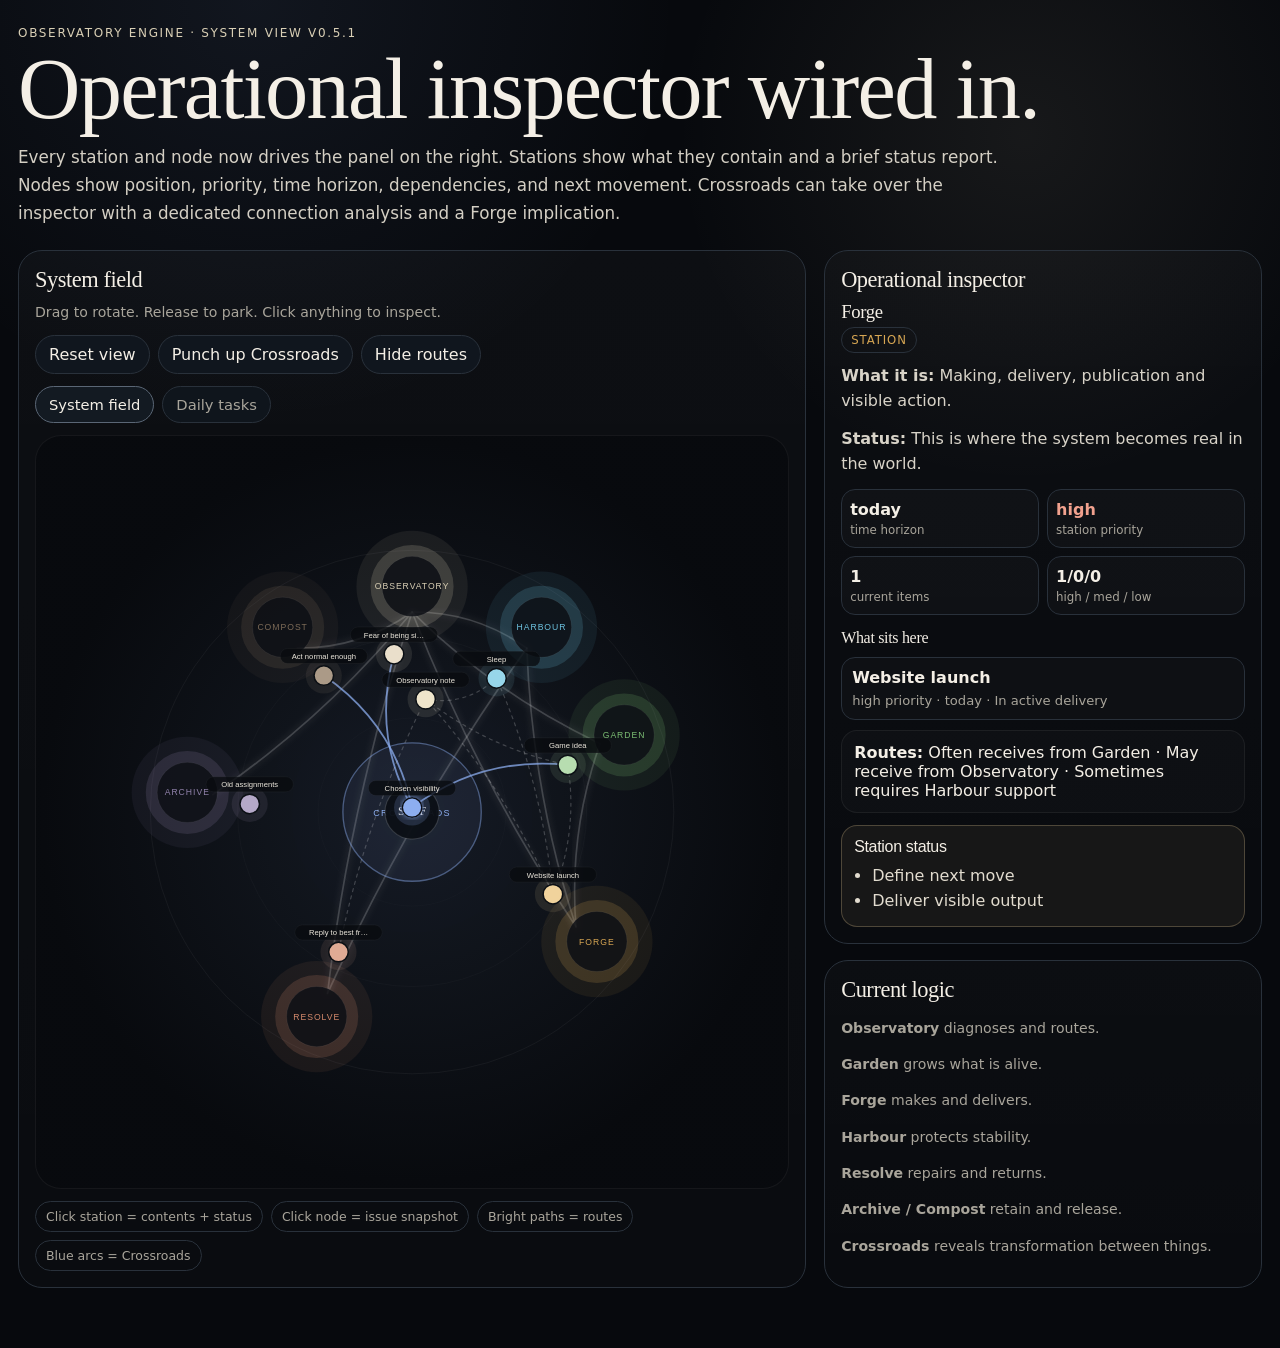
==== index.html @ d1b6e86d "Add files via upload" ====
<!DOCTYPE html>
<html lang="en">
<head>
<meta charset="UTF-8">
<meta name="viewport" content="width=device-width, initial-scale=1.0">
<title>Observatory System v0.5.1</title>
<style>
:root{
  --bg:#07090d; --panel:#10141b; --ink:#f4efe6; --muted:#a9a59b; --line:#29313b;
  --forge:#d7a653; --garden:#7bbd73; --harbour:#6cc1de; --resolve:#d58a6c;
  --observatory:#d9cfb5; --archive:#9182ab; --compost:#7e6c58; --crossroads:#8daef0;
  --high:#f1a18e; --medium:#e0c98a; --low:#8fd0a6;
}
*{box-sizing:border-box}
body{
  margin:0;color:var(--ink);
  font-family:Inter,ui-sans-serif,system-ui,-apple-system,"Segoe UI",sans-serif;
  background:
    radial-gradient(circle at 20% 0%, rgba(141,174,240,.08), transparent 25%),
    radial-gradient(circle at 80% 10%, rgba(217,207,181,.08), transparent 22%),var(--bg);
}
.wrap{max-width:1340px;margin:0 auto;padding:26px 18px 60px}
.kicker{text-transform:uppercase;letter-spacing:.14em;color:var(--observatory);font-size:.75rem;margin-bottom:8px}
h1,h2,h3,h4{font-family:Georgia,"Times New Roman",serif;font-weight:500;letter-spacing:-.02em;margin:0}
h1{font-size:clamp(2.7rem,6.8vw,5.4rem);line-height:.96;margin-bottom:12px}
.lead{max-width:980px;color:#d4cfc4;line-height:1.68;font-size:1.05rem;margin:0 0 22px}
.layout{display:grid;grid-template-columns:minmax(320px,1.35fr) minmax(320px,.75fr);gap:18px;align-items:start}
.card{
  border:1px solid var(--line);background:linear-gradient(180deg,rgba(255,255,255,.025),rgba(255,255,255,.012));
  border-radius:24px;padding:16px
}
.system-head{display:flex;justify-content:space-between;gap:12px;align-items:center;flex-wrap:wrap;margin-bottom:12px}
.controls{display:flex;gap:8px;flex-wrap:wrap}
button{
  appearance:none;border:1px solid var(--line);background:#10161e;color:var(--ink);
  padding:9px 13px;border-radius:999px;cursor:pointer;font:inherit
}
button:hover{border-color:#465364}
.tabbar{display:flex;gap:8px;flex-wrap:wrap;margin-bottom:12px}
.tab{border:1px solid var(--line);background:#0f151c;color:var(--muted);border-radius:999px;padding:9px 13px;cursor:pointer;font-size:.92rem}
.tab.active{color:var(--ink);border-color:#5a6675;background:#131a22}
.view{display:none}.view.active{display:block}
.viewport{
  position:relative;width:100%;aspect-ratio:1/1;border-radius:26px;overflow:hidden;
  border:1px solid rgba(255,255,255,.055);
  background:radial-gradient(circle at 50% 50%,rgba(23,29,39,.92),rgba(8,10,14,.99) 70%);
  cursor:grab;touch-action:none
}
.viewport.dragging{cursor:grabbing}
svg{display:block;width:100%;height:100%}
.legend{display:flex;gap:8px;flex-wrap:wrap;margin-top:12px}
.legend span{border:1px solid var(--line);border-radius:999px;padding:7px 10px;color:var(--muted);font-size:.78rem}
.note{margin-top:14px;color:var(--muted);font-size:.9rem;line-height:1.6}
.side{display:grid;gap:16px;position:sticky;top:18px}
.section-title{font-size:1.4rem;margin:0 0 8px}
.empty{color:var(--muted);line-height:1.62}
.badge{display:inline-block;border:1px solid var(--line);padding:5px 9px;border-radius:999px;font-size:.73rem;letter-spacing:.08em;text-transform:uppercase;margin:4px 0 10px}
.detail-text{color:#d8d3c8;line-height:1.6;margin-bottom:12px}
.grid{display:grid;grid-template-columns:repeat(2,1fr);gap:8px;margin:10px 0 14px}
.metric{border:1px solid var(--line);background:rgba(255,255,255,.02);border-radius:14px;padding:10px 8px}
.metric b{display:block;font-size:1rem}.metric span{display:block;color:var(--muted);font-size:.74rem;margin-top:4px}
.dep-list{padding-left:18px;color:#d5d0c6;line-height:1.58;margin:8px 0}
.action{
  border:1px solid rgba(241,211,156,.25);background:rgba(241,211,156,.06);
  border-radius:16px;padding:12px 12px;margin-top:12px
}
.action h4{margin:0 0 8px;font-size:1rem;font-family:Inter,sans-serif}
.action ul{margin:0;padding-left:18px;color:#e2dccf;line-height:1.55}
.small{color:var(--muted);font-size:.88rem;line-height:1.58}
.task-board{display:grid;gap:12px}
.task{border:1px solid var(--line);background:rgba(255,255,255,.015);border-radius:18px;padding:14px}
.task-title{font-size:1.08rem;font-family:Georgia,serif}
.task-meta{display:flex;gap:8px;flex-wrap:wrap;margin:8px 0}
.pill{border:1px solid var(--line);padding:5px 8px;border-radius:999px;color:var(--muted);font-size:.76rem}
.priority-high{color:var(--high);border-color:rgba(241,161,142,.35)}
.priority-medium{color:var(--medium);border-color:rgba(224,201,138,.35)}
.priority-low{color:var(--low);border-color:rgba(143,208,166,.35)}
.deadline{color:#f1d39c;border-color:rgba(241,211,156,.35)}
.route-state{border:1px solid rgba(255,255,255,.06);background:rgba(255,255,255,.02);padding:12px;border-radius:16px;margin-top:10px}
.station-list{display:grid;gap:8px;margin-top:10px}
.station-item{
  border:1px solid var(--line);background:rgba(255,255,255,.015);border-radius:14px;padding:10px
}
.station-item strong{display:block;margin-bottom:3px}
.station-item span{color:var(--muted);font-size:.82rem}
.cross-card{
  border:1px solid rgba(141,174,240,.28);background:rgba(141,174,240,.06);
  border-radius:16px;padding:12px;margin-top:10px
}
@media(max-width:960px){.layout{grid-template-columns:1fr}.side{position:static}}
</style>
</head>
<body>
<div class="wrap">
  <div class="kicker">Observatory Engine · System View v0.5.1</div>
  <h1>Operational inspector wired in.</h1>
  <p class="lead">
    Every station and node now drives the panel on the right. Stations show what they contain and a brief status report.
    Nodes show position, priority, time horizon, dependencies, and next movement.
    Crossroads can take over the inspector with a dedicated connection analysis and a Forge implication.
  </p>

  <div class="layout">
    <section class="card">
      <div class="system-head">
        <div>
          <h2 class="section-title">System field</h2>
          <div class="small">Drag to rotate. Release to park. Click anything to inspect.</div>
        </div>
        <div class="controls">
          <button id="resetBtn">Reset view</button>
          <button id="crossBtn">Punch up Crossroads</button>
          <button id="routesBtn">Hide routes</button>
        </div>
      </div>

      <div class="tabbar">
        <div class="tab active" data-tab="fieldView">System field</div>
        <div class="tab" data-tab="tasksView">Daily tasks</div>
      </div>

      <div id="fieldView" class="view active">
        <div class="viewport" id="viewport">
          <svg id="stage" viewBox="0 0 1000 1000" aria-label="Rotational Observatory system"></svg>
        </div>
        <div class="legend">
          <span>Click station = contents + status</span>
          <span>Click node = issue snapshot</span>
          <span>Bright paths = routes</span>
          <span>Blue arcs = Crossroads</span>
        </div>
      </div>

      <div id="tasksView" class="view">
        <div class="task-board" id="taskBoard"></div>
      </div>
    </section>

    <aside class="side">
      <section class="card">
        <h2 class="section-title">Operational inspector</h2>
        <div id="detail" class="empty">
          Select a station or node. The panel will refresh immediately.
        </div>
      </section>

      <section class="card">
        <h2 class="section-title">Current logic</h2>
        <div class="small">
          <p><strong>Observatory</strong> diagnoses and routes.</p>
          <p><strong>Garden</strong> grows what is alive.</p>
          <p><strong>Forge</strong> makes and delivers.</p>
          <p><strong>Harbour</strong> protects stability.</p>
          <p><strong>Resolve</strong> repairs and returns.</p>
          <p><strong>Archive / Compost</strong> retain and release.</p>
          <p><strong>Crossroads</strong> reveals transformation between things.</p>
        </div>
      </section>
    </aside>
  </div>
</div>

<script>
const stage = document.getElementById('stage');
const viewport = document.getElementById('viewport');
const detail = document.getElementById('detail');
const resetBtn = document.getElementById('resetBtn');
const crossBtn = document.getElementById('crossBtn');
const routesBtn = document.getElementById('routesBtn');
const taskBoard = document.getElementById('taskBoard');

const C={x:500,y:500}, R=300;

const stations=[
{id:'observatory',label:'Observatory',color:'#d9cfb5',angle:-90,radius:R,type:'station',priority:'high',time:'today / ongoing',
 what:'The perch and routing station.',why:'Used to diagnose the field, recognise patterns, and determine what gets promoted into motion.',
 dependencies:['garden','forge','resolve','harbour'],routes:['Mostly to Garden','Often to Forge','Sometimes to Resolve','Receives from Harbour'],
 next:['See before acting','Promote the right thing into motion']},
{id:'garden',label:'Garden',color:'#7bbd73',angle:-20,radius:R,type:'station',priority:'medium',time:'this week',
 what:'Live growth and protected development.',why:'Holds questions, early ideas, and material that is alive but not yet ready for pressure.',
 dependencies:['observatory','forge','crossroads'],routes:['Receives from Observatory','Can promote to Forge','Feeds Crossroads'],
 next:['Protect and tend','Promote one viable object']},
{id:'forge',label:'Forge',color:'#d7a653',angle:35,radius:R,type:'station',priority:'high',time:'today',
 what:'Making, delivery, publication and visible action.',why:'This is where the system becomes real in the world.',
 dependencies:['garden','observatory','harbour'],routes:['Often receives from Garden','May receive from Observatory','Sometimes requires Harbour support'],
 next:['Define next move','Deliver visible output']},
{id:'resolve',label:'Resolve',color:'#d58a6c',angle:115,radius:R,type:'station',priority:'medium',time:'today / this week',
 what:'Repair, truth, closure and return.',why:'Residue becomes less costly when one repairable thing is addressed.',
 dependencies:['observatory','harbour'],routes:['Receives diagnosis from Observatory','May need Harbour support'],
 next:['Repair one thing','Reduce residue']},
{id:'archive',label:'Archive',color:'#9182ab',angle:185,radius:R,type:'station',priority:'low',time:'later',
 what:'Retained memory without active obligation.',why:'Stores useful context without demanding present attention.',
 dependencies:['observatory'],routes:['Below active circulation','Can occasionally feed Observatory'],next:['Retain without debt']},
{id:'compost',label:'Compost',color:'#7e6c58',angle:235,radius:R,type:'station',priority:'low',time:'later',
 what:'Release, decomposition and letting go.',why:'Allows dead obligations or beliefs to stop consuming the active field.',
 dependencies:['observatory'],routes:['Below active circulation','May release pressure on the whole field'],next:['Let dead things die well']},
{id:'harbour',label:'Harbour',color:'#6cc1de',angle:305,radius:R,type:'station',priority:'high',time:'today / ongoing',
 what:'Protected stability conditions.',why:'The rest of the system becomes less inhabitable when Harbour is neglected.',
 dependencies:['observatory','forge','resolve'],routes:['Can feed Observatory','Can support Forge','Can stabilise Resolve'],
 next:['Protect baseline conditions','Support without justifying itself']}
];

const nodes=[
{id:'website',label:'Website launch',station:'forge',orbit:.72,offset:-18,color:'#f1d39c',type:'node',priority:'high',time:'today',
 what:'The first public surface of the work.',importance:'This converts possibility into visible reality.',why:'It is the action gateway for the whole system.',
 deps:['game','observatory-note','sleep'],next:['Draft one public page','Place one real module','Publish live link tonight'],
 actions:['Build landing shell','Attach one real object','Define done as “public and reachable”'],status:'In active delivery'},
{id:'game',label:'Game idea',station:'garden',orbit:.72,offset:12,color:'#b7ddb0',type:'node',priority:'medium',time:'this week',
 what:'A generative creative object.',importance:'It links identity, mastery and chosen visibility.',why:'Not just a hobby. It connects the creative and social system.',
 deps:['visibility','website'],next:['Protect and shape the concept','Promote a small piece into Forge'],actions:['Play / test the core room','Note one improvement'],status:'Growing'},
{id:'bullying',label:'Fear of being singled out',station:'observatory',orbit:.70,offset:-24,color:'#eadfcb',type:'node',priority:'high',time:'ongoing',
 what:'A high-mass social concern.',importance:'Influences movement across the wider field.',why:'Needs observation and interpretation rather than automatic obedience.',
 deps:['visibility'],next:['Observe trigger pattern','Reduce its jurisdiction over action'],actions:[],status:'High attention load'},
{id:'visibility',label:'Chosen visibility',station:'crossroads',orbit:.38,offset:0,color:'#8daef0',type:'node',priority:'medium',time:'this week',
 what:'A transformation node.',importance:'This is the crossroads where exposure changes meaning.',why:'It links being noticed as target to being noticed as author.',
 deps:['bullying','game','masking'],next:['Make authorship safely visible'],actions:[],status:'Cross-domain hypothesis'},
{id:'sleep',label:'Sleep',station:'harbour',orbit:.70,offset:-10,color:'#97d6ea',type:'node',priority:'high',time:'tonight',
 what:'A baseline stabiliser.',importance:'It supports the whole field.',why:'Everything performs worse when this is neglected.',
 deps:['website'],next:['Protect tonight’s sleep boundary'],actions:['Stop work by a set time'],status:'Must protect'},
{id:'friend',label:'Reply to best friend',station:'resolve',orbit:.70,offset:10,color:'#e0aa94',type:'node',priority:'high',time:'today',
 what:'A repairable relationship action.',importance:'A small honest move may stabilise the wider field.',why:'This is a clear residue reduction action.',
 deps:[],next:['Send one honest message today'],actions:['Choose the one message','State truth simply','Do not overperform remorse'],status:'Open repair'},
{id:'masking',label:'Act normal enough',station:'compost',orbit:.72,offset:8,color:'#ab9a87',type:'node',priority:'low',time:'later',
 what:'A belief candidate for release.',importance:'May no longer deserve sovereignty over the present.',why:'A survival belief that may be outliving its usefulness.',
 deps:['visibility'],next:['Test whether authorship can replace camouflage'],actions:[],status:'Candidate for release'},
{id:'oldwork',label:'Old assignments',station:'archive',orbit:.72,offset:-8,color:'#b5a9c8',type:'node',priority:'low',time:'later',
 what:'Dormant school residue.',importance:'Context, not command.',why:'Retained for reference rather than active guilt.',
 deps:[],next:['Retain as context only'],actions:[],status:'Dormant'},
{id:'observatory-note',label:'Observatory note',station:'observatory',orbit:.50,offset:18,color:'#efe5cb',type:'node',priority:'medium',time:'today',
 what:'A synthesis note.',importance:'Turns diagnosis into routing.',why:'This is where recognition becomes decision.',
 deps:['game','website','friend','sleep'],next:['Promote what is ready','Protect what must remain held'],actions:[],status:'Routing note'}
];

const dailyTasks=[
{title:'Reply to that friend',station:'resolve',priority:'high',due:'Tonight',note:'One honest message. Keep it simple.'},
{title:'Write the public page',station:'forge',priority:'high',due:'Tonight',note:'Landing shell + one real object.'},
{title:'Play / test the game room',station:'garden',priority:'medium',due:'Today',note:'Check the core experience and note one improvement.'},
{title:'Protect sleep',station:'harbour',priority:'high',due:'Tonight',note:'Stop work by a set time so Harbour is not sacrificed to Forge.'}
];

const nodeMap=Object.fromEntries(nodes.map(n=>[n.id,n]));
const stationMap=Object.fromEntries(stations.map(s=>[s.id,s]));
const stationRoutes=[['observatory','garden'],['observatory','forge'],['observatory','resolve'],['garden','forge'],['harbour','observatory'],['harbour','forge'],['harbour','resolve'],['archive','observatory'],['compost','observatory']];

let angleOffset=0,dragging=false,lastAngle=0,emphasizeCross=false,showRoutes=true;

function priorityClass(p){return p==='high'?'priority-high':p==='medium'?'priority-medium':'priority-low'}
function renderTasks(){
  taskBoard.innerHTML=dailyTasks.map(t=>`
    <div class="task">
      <div class="task-title">${t.title}</div>
      <div class="task-meta">
        <span class="pill ${priorityClass(t.priority)}">${t.priority} priority</span>
        <span class="pill">${stationMap[t.station].label}</span>
        <span class="pill deadline">deadline ${t.due.toLowerCase()}</span>
      </div>
      <div class="detail-text">${t.note}</div>
    </div>`).join('');
}
function pt(angleDeg,radius){
  const a=(angleDeg+angleOffset)*Math.PI/180;
  return {x:C.x+Math.cos(a)*radius,y:C.y+Math.sin(a)*radius}
}
function nodePoint(node){
  if(node.station==='crossroads') return {x:C.x,y:C.y-6};
  const s=stationMap[node.station], base=pt(s.angle,s.radius*node.orbit), a=(s.angle+angleOffset)*Math.PI/180;
  const tangent={x:-Math.sin(a),y:Math.cos(a)};
  return {x:base.x+tangent.x*node.offset,y:base.y+tangent.y*node.offset}
}
function pathArc(p1,p2,bend=34){
  const mx=(p1.x+p2.x)/2,my=(p1.y+p2.y)/2,dx=p2.x-p1.x,dy=p2.y-p1.y,len=Math.hypot(dx,dy)||1;
  const nx=-dy/len,ny=dx/len;return `M ${p1.x} ${p1.y} Q ${mx+nx*bend} ${my+ny*bend} ${p2.x} ${p2.y}`
}
function E(tag,attrs={}){
  const el=document.createElementNS('http://www.w3.org/2000/svg',tag);
  Object.entries(attrs).forEach(([k,v])=>el.setAttribute(k,v));return el
}
function labelShort(txt,n=16){return txt.length>n?txt.slice(0,n-1)+'…':txt}

function render(){
  stage.innerHTML='';
  const defs=E('defs'),glow=E('filter',{id:'glow'});
  glow.appendChild(E('feGaussianBlur',{stdDeviation:'4',result:'blur'}));
  const merge=E('feMerge');merge.appendChild(E('feMergeNode',{in:'blur'}));merge.appendChild(E('feMergeNode',{in:'SourceGraphic'}));glow.appendChild(merge);defs.appendChild(glow);stage.appendChild(defs);

  stage.appendChild(E('circle',{cx:C.x,cy:C.y,r:348,fill:'none',stroke:'rgba(255,255,255,.055)','stroke-width':'1.2'}));
  stage.appendChild(E('circle',{cx:C.x,cy:C.y,r:232,fill:'none',stroke:'rgba(255,255,255,.03)','stroke-width':'1'}));
  stage.appendChild(E('circle',{cx:C.x,cy:C.y,r:125,fill:'none',stroke:'rgba(255,255,255,.025)','stroke-width':'1'}));

  if(showRoutes){
    stationRoutes.forEach(([a,b])=>{
      const p1=pt(stationMap[a].angle,stationMap[a].radius-34),p2=pt(stationMap[b].angle,stationMap[b].radius-34);
      stage.appendChild(E('path',{d:pathArc(p1,p2,26),fill:'none',stroke:'rgba(255,255,255,.18)','stroke-width':'2.2','stroke-linecap':'round',filter:'url(#glow)'}));
    })
  }

  const crossRing=E('circle',{cx:C.x,cy:C.y,r:92,fill:'rgba(141,174,240,.07)',stroke:'rgba(141,174,240,'+(emphasizeCross?'.95':'.45')+')','stroke-width':emphasizeCross?'3':'1.8',style:'cursor:pointer','data-crossroads':'1'});
  
  stage.appendChild(crossRing);

  const crossTxt=E('text',{x:C.x,y:C.y+5,'text-anchor':'middle','font-family':'Inter,sans-serif','font-size':'12','letter-spacing':'1.8',fill:'#8daef0',style:'cursor:pointer','data-crossroads':'1'});
  crossTxt.textContent='CROSSROADS';stage.appendChild(crossTxt);

  stage.appendChild(E('circle',{cx:C.x,cy:C.y,r:36,fill:'rgba(12,16,22,.96)',stroke:'rgba(255,255,255,.14)','stroke-width':'1.5'}));
  const self=E('text',{x:C.x,y:C.y+4,'text-anchor':'middle','font-family':'Georgia,serif','font-size':'16',fill:'#f4efe6'});self.textContent='SELF';stage.appendChild(self);

  stations.forEach(st=>{
    const p=pt(st.angle,st.radius),g=E('g',{style:'cursor:pointer','data-station':st.id});
    [E('circle',{cx:p.x,cy:p.y,r:74,fill:st.color,opacity:'.08'}),E('circle',{cx:p.x,cy:p.y,r:54,fill:st.color,opacity:'.18',stroke:st.color,'stroke-width':'2.4'}),E('circle',{cx:p.x,cy:p.y,r:40,fill:'rgba(12,15,20,.85)',stroke:'rgba(255,255,255,.07)'})].forEach(x=>g.appendChild(x));
    const label=E('text',{x:p.x,y:p.y+4,'text-anchor':'middle','font-family':'Inter,sans-serif','font-size':'11.5','letter-spacing':'1.3',fill:st.color});label.textContent=st.label.toUpperCase();g.appendChild(label);
    stage.appendChild(g)
  });

  const drawn=new Set();
  nodes.forEach(n=>(n.deps||[]).forEach(dep=>{
    const key=[n.id,dep].sort().join(':');if(drawn.has(key))return;drawn.add(key);
    const p1=nodePoint(n);let p2=nodeMap[dep]?nodePoint(nodeMap[dep]):stationMap[dep]?pt(stationMap[dep].angle,stationMap[dep].radius-52):null;if(!p2)return;
    const isCross=n.id==='visibility'||dep==='visibility';
    stage.appendChild(E('path',{d:pathArc(p1,p2,isCross?(emphasizeCross?56:42):24),fill:'none',stroke:isCross?'rgba(141,174,240,'+(emphasizeCross?'.98':'.74')+')':'rgba(255,255,255,.20)','stroke-width':isCross?(emphasizeCross?'3.8':'2.4'):'1.6','stroke-dasharray':isCross?'0':'4 6','stroke-linecap':'round'}))
  }));

  nodes.forEach(n=>{
    const p=nodePoint(n),g=E('g',{style:'cursor:pointer','data-node':n.id});
    g.appendChild(E('circle',{cx:p.x,cy:p.y,r:24,fill:n.color,opacity:n.station==='crossroads'?'.18':'.10'}));
    g.appendChild(E('circle',{cx:p.x,cy:p.y,r:13,fill:n.color,stroke:'#0b0f14','stroke-width':'2',filter:n.station==='crossroads'?'url(#glow)':''}));
    g.appendChild(E('rect',{x:p.x-58,y:p.y-36,width:116,height:20,rx:10,fill:'rgba(8,11,15,.78)',stroke:'rgba(255,255,255,.05)'}));
    const label=E('text',{x:p.x,y:p.y-22,'text-anchor':'middle','font-family':'Inter,sans-serif','font-size':'10.2',fill:'#ece7dc'});label.textContent=labelShort(n.label,17);g.appendChild(label);
    stage.appendChild(g)
  })
}

function stationContents(stId){ return nodes.filter(n=>n.station===stId) }

function showStation(st){
  const items=stationContents(st.id);
  const hi=items.filter(i=>i.priority==='high').length,med=items.filter(i=>i.priority==='medium').length,lo=items.filter(i=>i.priority==='low').length;
  detail.className='';
  detail.innerHTML=`
    <h3>${st.label}</h3>
    <div class="badge" style="color:${st.color}">station</div>
    <div class="detail-text"><strong>What it is:</strong> ${st.what}</div>
    <div class="detail-text"><strong>Status:</strong> ${st.why}</div>
    <div class="grid">
      <div class="metric"><b>${st.time}</b><span>time horizon</span></div>
      <div class="metric"><b style="color:${st.priority==='high'?'var(--high)':st.priority==='medium'?'var(--medium)':'var(--low)'}">${st.priority}</b><span>station priority</span></div>
      <div class="metric"><b>${items.length}</b><span>current items</span></div>
      <div class="metric"><b>${hi}/${med}/${lo}</b><span>high / med / low</span></div>
    </div>
    <h3 style="font-size:1rem;margin:12px 0 8px">What sits here</h3>
    <div class="station-list">
      ${items.length?items.map(i=>`<div class="station-item" style="cursor:pointer" data-node="${i.id}">
        <strong>${i.label}</strong>
        <span>${i.priority} priority · ${i.time} · ${i.status}</span>
      </div>`).join(''):'<div class="empty">No active items.</div>'}
    </div>
    <div class="route-state"><strong>Routes:</strong> ${st.routes.join(' · ')}</div>
    <div class="action"><h4>Station status</h4><ul>${st.next.map(x=>`<li>${x}</li>`).join('')}</ul></div>
  `;
  detail.querySelectorAll('[data-node]').forEach(el=>el.addEventListener('click',()=>showNode(nodeMap[el.dataset.node])));
}

function showNode(n){
  const deps=(n.deps||[]).map(id=>nodeMap[id]?.label||stationMap[id]?.label||id);
  const station=n.station==='crossroads'?{label:'Crossroads',color:'#8daef0'}:stationMap[n.station];
  detail.className='';
  detail.innerHTML=`
    <h3>${n.label}</h3>
    <div class="badge" style="color:${station.color}">${station.label}</div>
    <div class="detail-text"><strong>What it is:</strong> ${n.what}</div>
    <div class="detail-text"><strong>Status:</strong> ${n.status}</div>
    <div class="detail-text"><strong>Why it matters:</strong> ${n.importance}</div>
    <div class="grid">
      <div class="metric"><b>${station.label}</b><span>where it sits</span></div>
      <div class="metric"><b>${n.time}</b><span>time horizon</span></div>
      <div class="metric"><b style="color:${n.priority==='high'?'var(--high)':n.priority==='medium'?'var(--medium)':'var(--low)'}">${n.priority}</b><span>priority</span></div>
      <div class="metric"><b>${deps.length}</b><span>dependencies</span></div>
    </div>
    <h3 style="font-size:1rem;margin:12px 0 8px">Interdependencies</h3>
    <ul class="dep-list">${deps.length?deps.map(d=>`<li>${d}</li>`).join(''):'<li>None currently.</li>'}</ul>
    <h3 style="font-size:1rem;margin:12px 0 8px">Next movement</h3>
    <ul class="dep-list">${n.next.map(x=>`<li>${x}</li>`).join('')}</ul>
    ${n.actions.length?`<div class="action"><h4>${n.station==='forge'?'Critical delivery points':n.station==='resolve'?'Repair steps':'Actions'}</h4><ul>${n.actions.map(a=>`<li>${a}</li>`).join('')}</ul></div>`:''}
  `;
}

function showCrossroads(){
  emphasizeCross=true;crossBtn.textContent='Normal Crossroads';render();
  const vis=nodeMap['visibility'], forge=nodeMap['website'], garden=nodeMap['game'], threat=nodeMap['bullying'];
  detail.className='';
  detail.innerHTML=`
    <h3>Crossroads</h3>
    <div class="badge" style="color:#8daef0">connection analysis</div>
    <div class="cross-card">
      <strong>Active connection</strong>
      <div class="detail-text" style="margin-top:8px">
        ${threat.label} ↔ ${garden.label} ↔ ${vis.label}
      </div>
      <div class="detail-text">
        The system detects a shared structure around visibility. One node describes visibility as threat.
        Another describes authorship as a way to choose the terms of visibility.
      </div>
    </div>
    <div class="detail-text"><strong>What may transform:</strong> unwanted visibility can become chosen visibility.</div>
    <div class="detail-text"><strong>Why it matters:</strong> this is not merely a link between topics. It may change the meaning of a social fear through creation and authorship.</div>
    <div class="grid">
      <div class="metric"><b>3</b><span>linked nodes</span></div>
      <div class="metric"><b>medium</b><span>priority</span></div>
      <div class="metric"><b>this week</b><span>time horizon</span></div>
      <div class="metric"><b>Forge</b><span>action destination</span></div>
    </div>
    <h3 style="font-size:1rem;margin:12px 0 8px">Connection with Forge</h3>
    <div class="route-state">
      Garden produces the game idea. Crossroads reframes visibility. Forge gives that transformation a public form through <strong>${forge.label}</strong>.
    </div>
    <div class="action">
      <h4>Forge implication</h4>
      <ul>
        <li>Publish one small piece of authorship.</li>
        <li>Make recognition optional and controlled, not compulsory.</li>
        <li>Observe whether chosen visibility reduces the pull of threat-based visibility.</li>
      </ul>
    </div>
  `;
}

function angleFromPoint(x,y){return Math.atan2(y-C.y,x-C.x)*180/Math.PI}

let pointerStartX=0, pointerStartY=0, moved=false, pointerTarget=null;
const DRAG_THRESHOLD=8;

viewport.addEventListener('pointerdown',e=>{
  dragging=true;
  moved=false;
  pointerStartX=e.clientX;
  pointerStartY=e.clientY;
  pointerTarget=e.target;
  const r=viewport.getBoundingClientRect(),
        sx=(e.clientX-r.left)/r.width*1000,
        sy=(e.clientY-r.top)/r.height*1000;
  lastAngle=angleFromPoint(sx,sy);
  viewport.setPointerCapture?.(e.pointerId);
});

viewport.addEventListener('pointermove',e=>{
  if(!dragging)return;
  const dist=Math.hypot(e.clientX-pointerStartX,e.clientY-pointerStartY);
  if(dist<DRAG_THRESHOLD && !moved) return;
  moved=true;
  viewport.classList.add('dragging');

  const r=viewport.getBoundingClientRect(),
        sx=(e.clientX-r.left)/r.width*1000,
        sy=(e.clientY-r.top)/r.height*1000;
  const a=angleFromPoint(sx,sy);
  let delta=a-lastAngle;
  if(delta>180) delta-=360;
  if(delta<-180) delta+=360;
  angleOffset+=delta;
  lastAngle=a;
  render();
});

viewport.addEventListener('pointerup',e=>{
  const wasMoved=moved;
  dragging=false;
  viewport.classList.remove('dragging');

  if(!wasMoved){
    const target=document.elementFromPoint(e.clientX,e.clientY);
    const nodeEl=target?.closest?.('[data-node]');
    const stationEl=target?.closest?.('[data-station]');
    const crossEl=target?.closest?.('[data-crossroads]');

    if(nodeEl && nodeMap[nodeEl.dataset.node]){
      showNode(nodeMap[nodeEl.dataset.node]);
    } else if(stationEl && stationMap[stationEl.dataset.station]){
      showStation(stationMap[stationEl.dataset.station]);
    } else if(crossEl){
      showCrossroads();
    }
  }
});

viewport.addEventListener('pointercancel',()=>{
  dragging=false;
  moved=false;
  viewport.classList.remove('dragging');
});

resetBtn.addEventListener('click',()=>{angleOffset=0;emphasizeCross=false;showRoutes=true;crossBtn.textContent='Punch up Crossroads';routesBtn.textContent='Hide routes';render();showStation(stationMap['forge'])});
crossBtn.addEventListener('click',()=>{emphasizeCross=!emphasizeCross;crossBtn.textContent=emphasizeCross?'Normal Crossroads':'Punch up Crossroads';render();if(emphasizeCross)showCrossroads();else showStation(stationMap['forge'])});
routesBtn.addEventListener('click',()=>{showRoutes=!showRoutes;routesBtn.textContent=showRoutes?'Hide routes':'Show routes';render()});

document.querySelectorAll('.tab').forEach(tab=>tab.addEventListener('click',()=>{
  document.querySelectorAll('.tab').forEach(t=>t.classList.remove('active'));
  document.querySelectorAll('.view').forEach(v=>v.classList.remove('active'));
  tab.classList.add('active');document.getElementById(tab.dataset.tab).classList.add('active')
}));

renderTasks();
render();
showStation(stationMap['forge']);
</script>
</body>
</html>
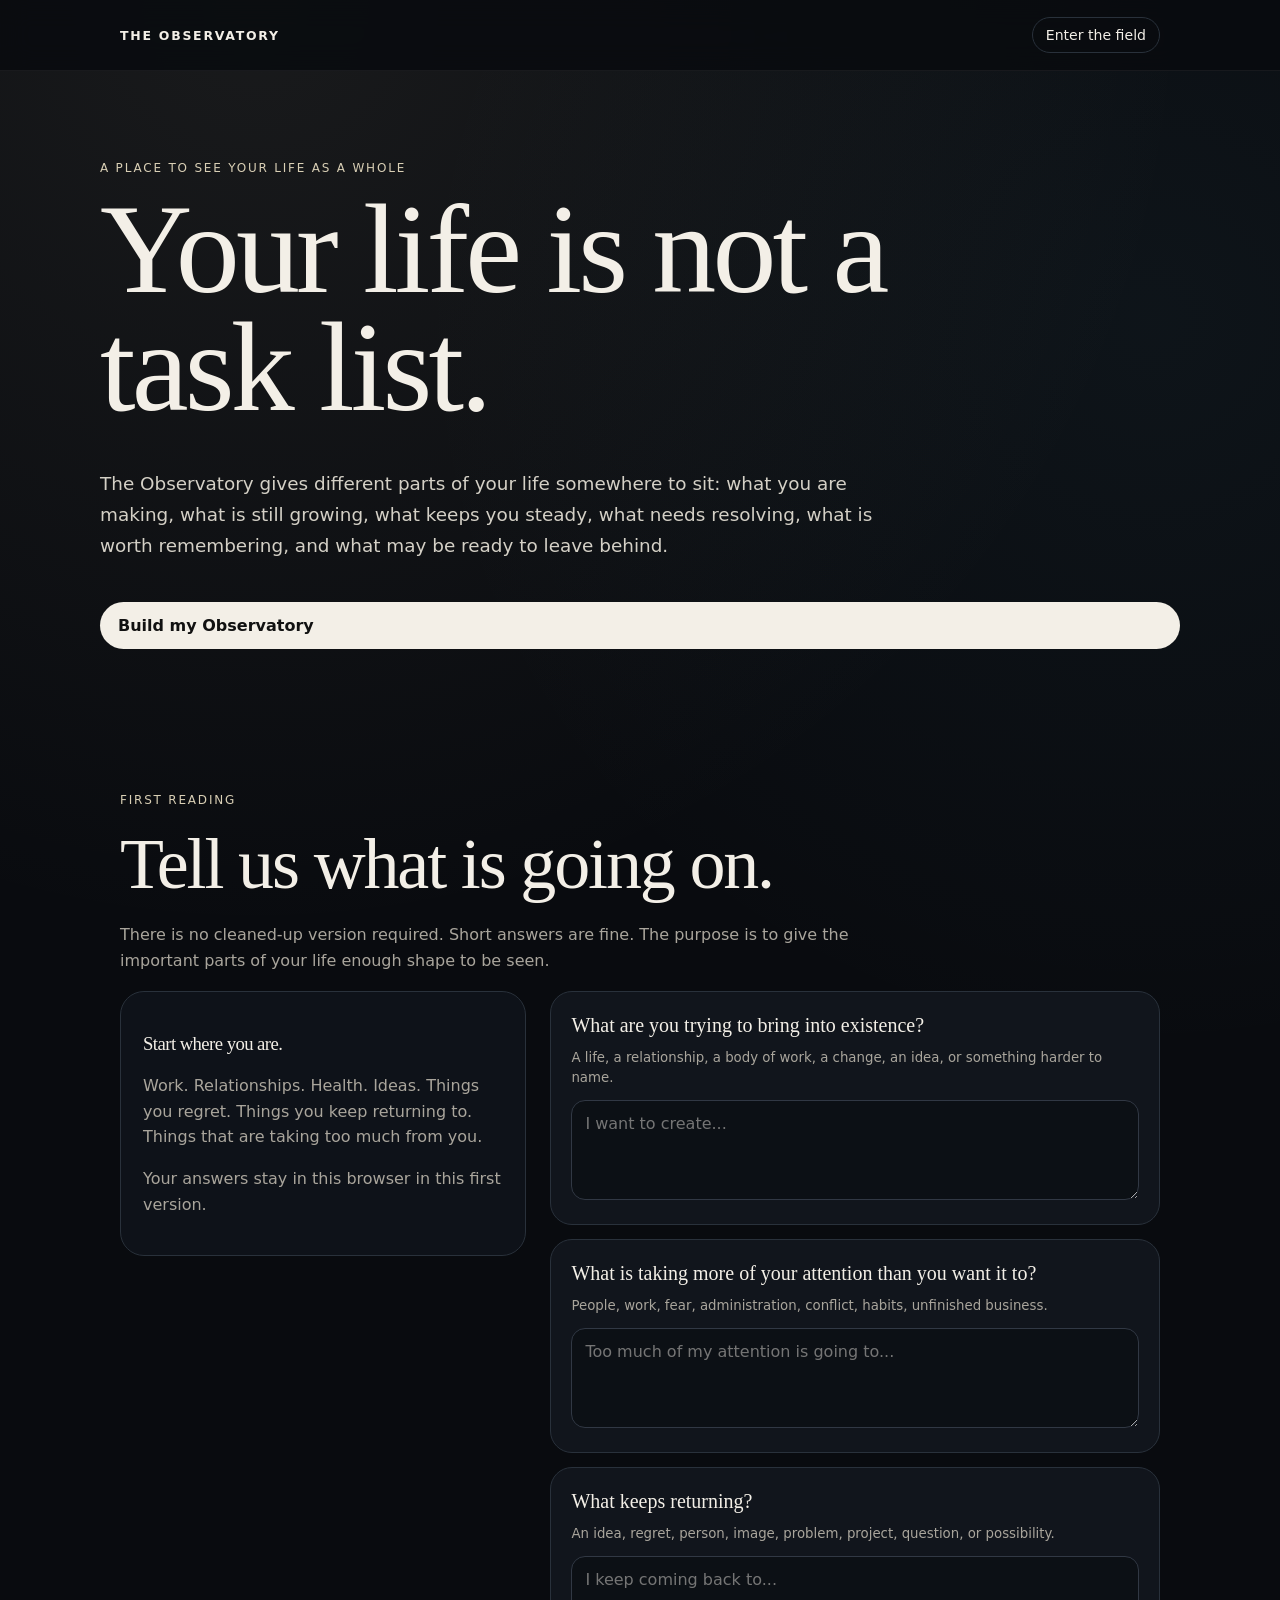
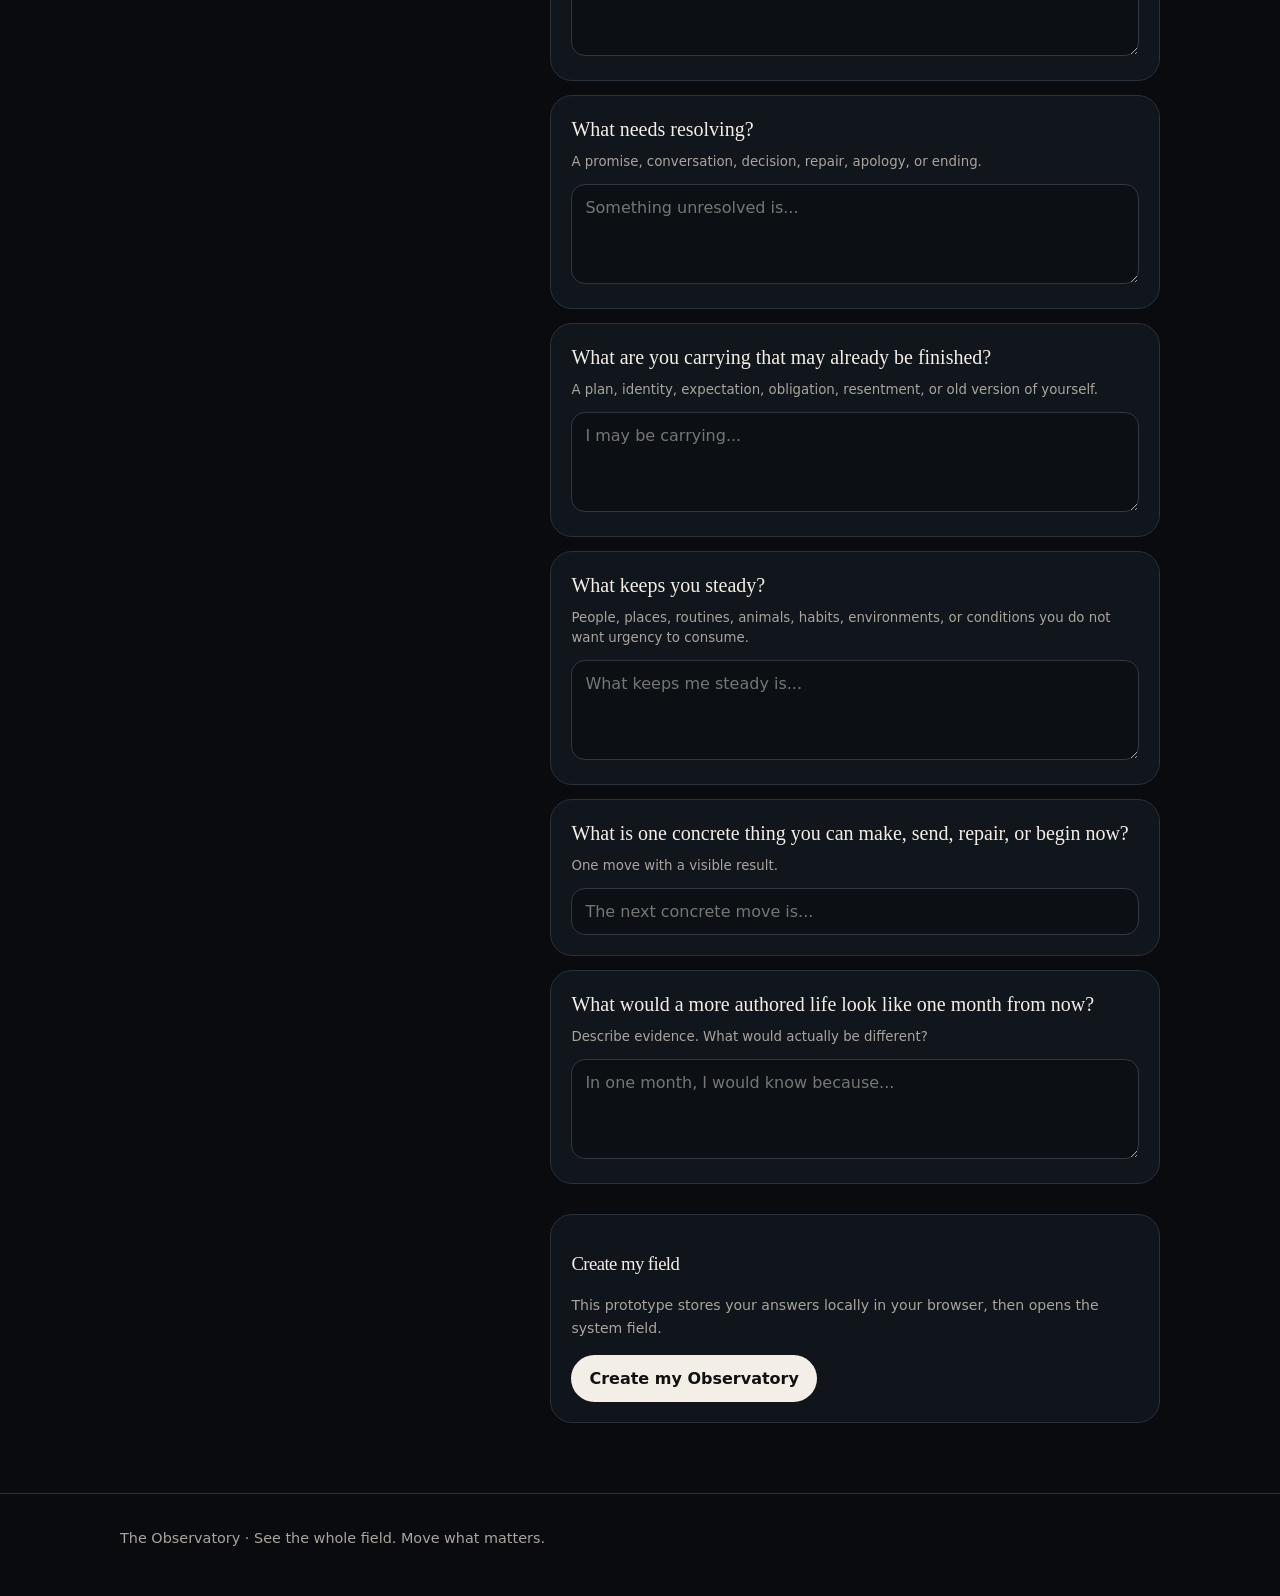
==== commit 52ac2c84: "Add files via upload" ====
--- a/index.html
+++ b/index.html
@@ -3,503 +3,180 @@
 <head>
 <meta charset="UTF-8">
 <meta name="viewport" content="width=device-width, initial-scale=1.0">
-<title>Observatory System v0.5.1</title>
+<title>The Observatory</title>
 <style>
 :root{
-  --bg:#07090d; --panel:#10141b; --ink:#f4efe6; --muted:#a9a59b; --line:#29313b;
-  --forge:#d7a653; --garden:#7bbd73; --harbour:#6cc1de; --resolve:#d58a6c;
-  --observatory:#d9cfb5; --archive:#9182ab; --compost:#7e6c58; --crossroads:#8daef0;
-  --high:#f1a18e; --medium:#e0c98a; --low:#8fd0a6;
+  --bg:#090b0f; --panel:#11151c; --ink:#f3efe7; --muted:#a9a59c;
+  --line:#29313b; --accent:#d9cfb5;
 }
 *{box-sizing:border-box}
+html{scroll-behavior:smooth}
 body{
-  margin:0;color:var(--ink);
-  font-family:Inter,ui-sans-serif,system-ui,-apple-system,"Segoe UI",sans-serif;
-  background:
-    radial-gradient(circle at 20% 0%, rgba(141,174,240,.08), transparent 25%),
-    radial-gradient(circle at 80% 10%, rgba(217,207,181,.08), transparent 22%),var(--bg);
+  margin:0;background:
+  radial-gradient(circle at 20% 0%,rgba(217,207,181,.08),transparent 28%),
+  radial-gradient(circle at 90% 10%,rgba(108,193,222,.05),transparent 24%),
+  var(--bg);
+  color:var(--ink);font-family:Inter,ui-sans-serif,system-ui,-apple-system,"Segoe UI",sans-serif
 }
-.wrap{max-width:1340px;margin:0 auto;padding:26px 18px 60px}
-.kicker{text-transform:uppercase;letter-spacing:.14em;color:var(--observatory);font-size:.75rem;margin-bottom:8px}
-h1,h2,h3,h4{font-family:Georgia,"Times New Roman",serif;font-weight:500;letter-spacing:-.02em;margin:0}
-h1{font-size:clamp(2.7rem,6.8vw,5.4rem);line-height:.96;margin-bottom:12px}
-.lead{max-width:980px;color:#d4cfc4;line-height:1.68;font-size:1.05rem;margin:0 0 22px}
-.layout{display:grid;grid-template-columns:minmax(320px,1.35fr) minmax(320px,.75fr);gap:18px;align-items:start}
-.card{
-  border:1px solid var(--line);background:linear-gradient(180deg,rgba(255,255,255,.025),rgba(255,255,255,.012));
-  border-radius:24px;padding:16px
+.wrap{max-width:1080px;margin:0 auto;padding:0 20px}
+nav{border-bottom:1px solid rgba(255,255,255,.06);position:sticky;top:0;background:rgba(9,11,15,.84);backdrop-filter:blur(14px);z-index:10}
+.navin{height:70px;display:flex;align-items:center;justify-content:space-between;gap:12px}
+.brand{font-weight:700;letter-spacing:.14em;text-transform:uppercase;font-size:.78rem}
+.enter{border:1px solid var(--line);border-radius:999px;padding:9px 13px;text-decoration:none;color:var(--ink);font-size:.88rem}
+.hero{padding:90px 0 74px;min-height:72vh;display:grid;align-content:center}
+.kicker{text-transform:uppercase;letter-spacing:.15em;color:var(--accent);font-size:.75rem;margin-bottom:16px}
+h1,h2,h3{font-family:Georgia,"Times New Roman",serif;font-weight:500;letter-spacing:-.03em}
+h1{font-size:clamp(4rem,10vw,8rem);line-height:.92;margin:0 0 24px;max-width:900px}
+.hero p{max-width:780px;color:#d4d0c6;font-size:1.15rem;line-height:1.68}
+.cta{display:inline-block;margin-top:22px;background:var(--ink);color:#111;text-decoration:none;border-radius:999px;padding:14px 18px;font-weight:700}
+.section{padding:70px 0}
+.section h2{font-size:clamp(2.5rem,6vw,4.5rem);margin:0 0 14px}
+.section p{color:var(--muted);line-height:1.65;max-width:760px}
+.reader{
+  display:grid;grid-template-columns:.8fr 1.2fr;gap:24px;align-items:start
 }
-.system-head{display:flex;justify-content:space-between;gap:12px;align-items:center;flex-wrap:wrap;margin-bottom:12px}
-.controls{display:flex;gap:8px;flex-wrap:wrap}
-button{
-  appearance:none;border:1px solid var(--line);background:#10161e;color:var(--ink);
-  padding:9px 13px;border-radius:999px;cursor:pointer;font:inherit
+.intro{
+  position:sticky;top:94px;border:1px solid var(--line);border-radius:24px;padding:22px;background:rgba(17,21,28,.8)
 }
-button:hover{border-color:#465364}
-.tabbar{display:flex;gap:8px;flex-wrap:wrap;margin-bottom:12px}
-.tab{border:1px solid var(--line);background:#0f151c;color:var(--muted);border-radius:999px;padding:9px 13px;cursor:pointer;font-size:.92rem}
-.tab.active{color:var(--ink);border-color:#5a6675;background:#131a22}
-.view{display:none}.view.active{display:block}
-.viewport{
-  position:relative;width:100%;aspect-ratio:1/1;border-radius:26px;overflow:hidden;
-  border:1px solid rgba(255,255,255,.055);
-  background:radial-gradient(circle at 50% 50%,rgba(23,29,39,.92),rgba(8,10,14,.99) 70%);
-  cursor:grab;touch-action:none
+.intro p{color:var(--muted);line-height:1.6}
+.qs{display:grid;gap:14px}
+.q{border:1px solid var(--line);border-radius:22px;padding:20px;background:#11151c}
+.q label{display:block;font-family:Georgia,serif;font-size:1.25rem;line-height:1.35;margin-bottom:9px}
+.q small{display:block;color:var(--muted);line-height:1.5;margin-bottom:12px}
+textarea,input{
+  width:100%;background:#0c1015;color:var(--ink);border:1px solid #313844;border-radius:14px;
+  padding:13px;font:inherit;outline:none
 }
-.viewport.dragging{cursor:grabbing}
-svg{display:block;width:100%;height:100%}
-.legend{display:flex;gap:8px;flex-wrap:wrap;margin-top:12px}
-.legend span{border:1px solid var(--line);border-radius:999px;padding:7px 10px;color:var(--muted);font-size:.78rem}
-.note{margin-top:14px;color:var(--muted);font-size:.9rem;line-height:1.6}
-.side{display:grid;gap:16px;position:sticky;top:18px}
-.section-title{font-size:1.4rem;margin:0 0 8px}
-.empty{color:var(--muted);line-height:1.62}
-.badge{display:inline-block;border:1px solid var(--line);padding:5px 9px;border-radius:999px;font-size:.73rem;letter-spacing:.08em;text-transform:uppercase;margin:4px 0 10px}
-.detail-text{color:#d8d3c8;line-height:1.6;margin-bottom:12px}
-.grid{display:grid;grid-template-columns:repeat(2,1fr);gap:8px;margin:10px 0 14px}
-.metric{border:1px solid var(--line);background:rgba(255,255,255,.02);border-radius:14px;padding:10px 8px}
-.metric b{display:block;font-size:1rem}.metric span{display:block;color:var(--muted);font-size:.74rem;margin-top:4px}
-.dep-list{padding-left:18px;color:#d5d0c6;line-height:1.58;margin:8px 0}
-.action{
-  border:1px solid rgba(241,211,156,.25);background:rgba(241,211,156,.06);
-  border-radius:16px;padding:12px 12px;margin-top:12px
+textarea{min-height:100px;resize:vertical}
+textarea:focus,input:focus{border-color:#6a7483}
+.finish{
+  margin-top:16px;border:1px solid var(--line);border-radius:22px;padding:20px;background:#10141b
 }
-.action h4{margin:0 0 8px;font-size:1rem;font-family:Inter,sans-serif}
-.action ul{margin:0;padding-left:18px;color:#e2dccf;line-height:1.55}
-.small{color:var(--muted);font-size:.88rem;line-height:1.58}
-.task-board{display:grid;gap:12px}
-.task{border:1px solid var(--line);background:rgba(255,255,255,.015);border-radius:18px;padding:14px}
-.task-title{font-size:1.08rem;font-family:Georgia,serif}
-.task-meta{display:flex;gap:8px;flex-wrap:wrap;margin:8px 0}
-.pill{border:1px solid var(--line);padding:5px 8px;border-radius:999px;color:var(--muted);font-size:.76rem}
-.priority-high{color:var(--high);border-color:rgba(241,161,142,.35)}
-.priority-medium{color:var(--medium);border-color:rgba(224,201,138,.35)}
-.priority-low{color:var(--low);border-color:rgba(143,208,166,.35)}
-.deadline{color:#f1d39c;border-color:rgba(241,211,156,.35)}
-.route-state{border:1px solid rgba(255,255,255,.06);background:rgba(255,255,255,.02);padding:12px;border-radius:16px;margin-top:10px}
-.station-list{display:grid;gap:8px;margin-top:10px}
-.station-item{
-  border:1px solid var(--line);background:rgba(255,255,255,.015);border-radius:14px;padding:10px
+.finish button{
+  border:none;background:var(--ink);color:#111;border-radius:999px;padding:14px 18px;font:inherit;font-weight:700;cursor:pointer
 }
-.station-item strong{display:block;margin-bottom:3px}
-.station-item span{color:var(--muted);font-size:.82rem}
-.cross-card{
-  border:1px solid rgba(141,174,240,.28);background:rgba(141,174,240,.06);
-  border-radius:16px;padding:12px;margin-top:10px
-}
-@media(max-width:960px){.layout{grid-template-columns:1fr}.side{position:static}}
+.note{color:var(--muted);font-size:.88rem;line-height:1.55;margin-top:10px}
+footer{border-top:1px solid var(--line);padding:36px 0 50px;color:var(--muted);font-size:.9rem}
+@media(max-width:820px){.reader{grid-template-columns:1fr}.intro{position:static}}
 </style>
 </head>
 <body>
-<div class="wrap">
-  <div class="kicker">Observatory Engine · System View v0.5.1</div>
-  <h1>Operational inspector wired in.</h1>
-  <p class="lead">
-    Every station and node now drives the panel on the right. Stations show what they contain and a brief status report.
-    Nodes show position, priority, time horizon, dependencies, and next movement.
-    Crossroads can take over the inspector with a dedicated connection analysis and a Forge implication.
+<nav>
+  <div class="wrap navin">
+    <div class="brand">The Observatory</div>
+    <a class="enter" href="app.html">Enter the field</a>
+  </div>
+</nav>
+
+<main>
+<section class="wrap hero">
+  <div class="kicker">A place to see your life as a whole</div>
+  <h1>Your life is not a task list.</h1>
+  <p>
+    The Observatory gives different parts of your life somewhere to sit:
+    what you are making, what is still growing, what keeps you steady,
+    what needs resolving, what is worth remembering, and what may be ready to leave behind.
   </p>
+  <a class="cta" href="#reading">Build my Observatory</a>
+</section>
 
-  <div class="layout">
-    <section class="card">
-      <div class="system-head">
-        <div>
-          <h2 class="section-title">System field</h2>
-          <div class="small">Drag to rotate. Release to park. Click anything to inspect.</div>
+<section class="section" id="reading">
+  <div class="wrap">
+    <div class="kicker">First reading</div>
+    <h2>Tell us what is going on.</h2>
+    <p>
+      There is no cleaned-up version required. Short answers are fine.
+      The purpose is to give the important parts of your life enough shape to be seen.
+    </p>
+
+    <div class="reader">
+      <aside class="intro">
+        <h3>Start where you are.</h3>
+        <p>
+          Work. Relationships. Health. Ideas. Things you regret.
+          Things you keep returning to. Things that are taking too much from you.
+        </p>
+        <p>
+          Your answers stay in this browser in this first version.
+        </p>
+      </aside>
+
+      <div class="qs">
+        <div class="q">
+          <label>What are you trying to bring into existence?</label>
+          <small>A life, a relationship, a body of work, a change, an idea, or something harder to name.</small>
+          <textarea id="q1" placeholder="I want to create..."></textarea>
         </div>
-        <div class="controls">
-          <button id="resetBtn">Reset view</button>
-          <button id="crossBtn">Punch up Crossroads</button>
-          <button id="routesBtn">Hide routes</button>
+
+        <div class="q">
+          <label>What is taking more of your attention than you want it to?</label>
+          <small>People, work, fear, administration, conflict, habits, unfinished business.</small>
+          <textarea id="q2" placeholder="Too much of my attention is going to..."></textarea>
+        </div>
+
+        <div class="q">
+          <label>What keeps returning?</label>
+          <small>An idea, regret, person, image, problem, project, question, or possibility.</small>
+          <textarea id="q3" placeholder="I keep coming back to..."></textarea>
+        </div>
+
+        <div class="q">
+          <label>What needs resolving?</label>
+          <small>A promise, conversation, decision, repair, apology, or ending.</small>
+          <textarea id="q4" placeholder="Something unresolved is..."></textarea>
+        </div>
+
+        <div class="q">
+          <label>What are you carrying that may already be finished?</label>
+          <small>A plan, identity, expectation, obligation, resentment, or old version of yourself.</small>
+          <textarea id="q5" placeholder="I may be carrying..."></textarea>
+        </div>
+
+        <div class="q">
+          <label>What keeps you steady?</label>
+          <small>People, places, routines, animals, habits, environments, or conditions you do not want urgency to consume.</small>
+          <textarea id="q6" placeholder="What keeps me steady is..."></textarea>
+        </div>
+
+        <div class="q">
+          <label>What is one concrete thing you can make, send, repair, or begin now?</label>
+          <small>One move with a visible result.</small>
+          <input id="q7" placeholder="The next concrete move is..." />
+        </div>
+
+        <div class="q">
+          <label>What would a more authored life look like one month from now?</label>
+          <small>Describe evidence. What would actually be different?</small>
+          <textarea id="q8" placeholder="In one month, I would know because..."></textarea>
+        </div>
+
+        <div class="finish">
+          <h3>Create my field</h3>
+          <p class="note">
+            This prototype stores your answers locally in your browser, then opens the system field.
+          </p>
+          <button id="build">Create my Observatory</button>
         </div>
       </div>
+    </div>
+  </div>
+</section>
+</main>
 
-      <div class="tabbar">
-        <div class="tab active" data-tab="fieldView">System field</div>
-        <div class="tab" data-tab="tasksView">Daily tasks</div>
-      </div>
-
-      <div id="fieldView" class="view active">
-        <div class="viewport" id="viewport">
-          <svg id="stage" viewBox="0 0 1000 1000" aria-label="Rotational Observatory system"></svg>
-        </div>
-        <div class="legend">
-          <span>Click station = contents + status</span>
-          <span>Click node = issue snapshot</span>
-          <span>Bright paths = routes</span>
-          <span>Blue arcs = Crossroads</span>
-        </div>
-      </div>
-
-      <div id="tasksView" class="view">
-        <div class="task-board" id="taskBoard"></div>
-      </div>
-    </section>
-
-    <aside class="side">
-      <section class="card">
-        <h2 class="section-title">Operational inspector</h2>
-        <div id="detail" class="empty">
-          Select a station or node. The panel will refresh immediately.
-        </div>
-      </section>
-
-      <section class="card">
-        <h2 class="section-title">Current logic</h2>
-        <div class="small">
-          <p><strong>Observatory</strong> diagnoses and routes.</p>
-          <p><strong>Garden</strong> grows what is alive.</p>
-          <p><strong>Forge</strong> makes and delivers.</p>
-          <p><strong>Harbour</strong> protects stability.</p>
-          <p><strong>Resolve</strong> repairs and returns.</p>
-          <p><strong>Archive / Compost</strong> retain and release.</p>
-          <p><strong>Crossroads</strong> reveals transformation between things.</p>
-        </div>
-      </section>
-    </aside>
-  </div>
-</div>
+<footer>
+  <div class="wrap">The Observatory · See the whole field. Move what matters.</div>
+</footer>
 
 <script>
-const stage = document.getElementById('stage');
-const viewport = document.getElementById('viewport');
-const detail = document.getElementById('detail');
-const resetBtn = document.getElementById('resetBtn');
-const crossBtn = document.getElementById('crossBtn');
-const routesBtn = document.getElementById('routesBtn');
-const taskBoard = document.getElementById('taskBoard');
-
-const C={x:500,y:500}, R=300;
-
-const stations=[
-{id:'observatory',label:'Observatory',color:'#d9cfb5',angle:-90,radius:R,type:'station',priority:'high',time:'today / ongoing',
- what:'The perch and routing station.',why:'Used to diagnose the field, recognise patterns, and determine what gets promoted into motion.',
- dependencies:['garden','forge','resolve','harbour'],routes:['Mostly to Garden','Often to Forge','Sometimes to Resolve','Receives from Harbour'],
- next:['See before acting','Promote the right thing into motion']},
-{id:'garden',label:'Garden',color:'#7bbd73',angle:-20,radius:R,type:'station',priority:'medium',time:'this week',
- what:'Live growth and protected development.',why:'Holds questions, early ideas, and material that is alive but not yet ready for pressure.',
- dependencies:['observatory','forge','crossroads'],routes:['Receives from Observatory','Can promote to Forge','Feeds Crossroads'],
- next:['Protect and tend','Promote one viable object']},
-{id:'forge',label:'Forge',color:'#d7a653',angle:35,radius:R,type:'station',priority:'high',time:'today',
- what:'Making, delivery, publication and visible action.',why:'This is where the system becomes real in the world.',
- dependencies:['garden','observatory','harbour'],routes:['Often receives from Garden','May receive from Observatory','Sometimes requires Harbour support'],
- next:['Define next move','Deliver visible output']},
-{id:'resolve',label:'Resolve',color:'#d58a6c',angle:115,radius:R,type:'station',priority:'medium',time:'today / this week',
- what:'Repair, truth, closure and return.',why:'Residue becomes less costly when one repairable thing is addressed.',
- dependencies:['observatory','harbour'],routes:['Receives diagnosis from Observatory','May need Harbour support'],
- next:['Repair one thing','Reduce residue']},
-{id:'archive',label:'Archive',color:'#9182ab',angle:185,radius:R,type:'station',priority:'low',time:'later',
- what:'Retained memory without active obligation.',why:'Stores useful context without demanding present attention.',
- dependencies:['observatory'],routes:['Below active circulation','Can occasionally feed Observatory'],next:['Retain without debt']},
-{id:'compost',label:'Compost',color:'#7e6c58',angle:235,radius:R,type:'station',priority:'low',time:'later',
- what:'Release, decomposition and letting go.',why:'Allows dead obligations or beliefs to stop consuming the active field.',
- dependencies:['observatory'],routes:['Below active circulation','May release pressure on the whole field'],next:['Let dead things die well']},
-{id:'harbour',label:'Harbour',color:'#6cc1de',angle:305,radius:R,type:'station',priority:'high',time:'today / ongoing',
- what:'Protected stability conditions.',why:'The rest of the system becomes less inhabitable when Harbour is neglected.',
- dependencies:['observatory','forge','resolve'],routes:['Can feed Observatory','Can support Forge','Can stabilise Resolve'],
- next:['Protect baseline conditions','Support without justifying itself']}
-];
-
-const nodes=[
-{id:'website',label:'Website launch',station:'forge',orbit:.72,offset:-18,color:'#f1d39c',type:'node',priority:'high',time:'today',
- what:'The first public surface of the work.',importance:'This converts possibility into visible reality.',why:'It is the action gateway for the whole system.',
- deps:['game','observatory-note','sleep'],next:['Draft one public page','Place one real module','Publish live link tonight'],
- actions:['Build landing shell','Attach one real object','Define done as “public and reachable”'],status:'In active delivery'},
-{id:'game',label:'Game idea',station:'garden',orbit:.72,offset:12,color:'#b7ddb0',type:'node',priority:'medium',time:'this week',
- what:'A generative creative object.',importance:'It links identity, mastery and chosen visibility.',why:'Not just a hobby. It connects the creative and social system.',
- deps:['visibility','website'],next:['Protect and shape the concept','Promote a small piece into Forge'],actions:['Play / test the core room','Note one improvement'],status:'Growing'},
-{id:'bullying',label:'Fear of being singled out',station:'observatory',orbit:.70,offset:-24,color:'#eadfcb',type:'node',priority:'high',time:'ongoing',
- what:'A high-mass social concern.',importance:'Influences movement across the wider field.',why:'Needs observation and interpretation rather than automatic obedience.',
- deps:['visibility'],next:['Observe trigger pattern','Reduce its jurisdiction over action'],actions:[],status:'High attention load'},
-{id:'visibility',label:'Chosen visibility',station:'crossroads',orbit:.38,offset:0,color:'#8daef0',type:'node',priority:'medium',time:'this week',
- what:'A transformation node.',importance:'This is the crossroads where exposure changes meaning.',why:'It links being noticed as target to being noticed as author.',
- deps:['bullying','game','masking'],next:['Make authorship safely visible'],actions:[],status:'Cross-domain hypothesis'},
-{id:'sleep',label:'Sleep',station:'harbour',orbit:.70,offset:-10,color:'#97d6ea',type:'node',priority:'high',time:'tonight',
- what:'A baseline stabiliser.',importance:'It supports the whole field.',why:'Everything performs worse when this is neglected.',
- deps:['website'],next:['Protect tonight’s sleep boundary'],actions:['Stop work by a set time'],status:'Must protect'},
-{id:'friend',label:'Reply to best friend',station:'resolve',orbit:.70,offset:10,color:'#e0aa94',type:'node',priority:'high',time:'today',
- what:'A repairable relationship action.',importance:'A small honest move may stabilise the wider field.',why:'This is a clear residue reduction action.',
- deps:[],next:['Send one honest message today'],actions:['Choose the one message','State truth simply','Do not overperform remorse'],status:'Open repair'},
-{id:'masking',label:'Act normal enough',station:'compost',orbit:.72,offset:8,color:'#ab9a87',type:'node',priority:'low',time:'later',
- what:'A belief candidate for release.',importance:'May no longer deserve sovereignty over the present.',why:'A survival belief that may be outliving its usefulness.',
- deps:['visibility'],next:['Test whether authorship can replace camouflage'],actions:[],status:'Candidate for release'},
-{id:'oldwork',label:'Old assignments',station:'archive',orbit:.72,offset:-8,color:'#b5a9c8',type:'node',priority:'low',time:'later',
- what:'Dormant school residue.',importance:'Context, not command.',why:'Retained for reference rather than active guilt.',
- deps:[],next:['Retain as context only'],actions:[],status:'Dormant'},
-{id:'observatory-note',label:'Observatory note',station:'observatory',orbit:.50,offset:18,color:'#efe5cb',type:'node',priority:'medium',time:'today',
- what:'A synthesis note.',importance:'Turns diagnosis into routing.',why:'This is where recognition becomes decision.',
- deps:['game','website','friend','sleep'],next:['Promote what is ready','Protect what must remain held'],actions:[],status:'Routing note'}
-];
-
-const dailyTasks=[
-{title:'Reply to that friend',station:'resolve',priority:'high',due:'Tonight',note:'One honest message. Keep it simple.'},
-{title:'Write the public page',station:'forge',priority:'high',due:'Tonight',note:'Landing shell + one real object.'},
-{title:'Play / test the game room',station:'garden',priority:'medium',due:'Today',note:'Check the core experience and note one improvement.'},
-{title:'Protect sleep',station:'harbour',priority:'high',due:'Tonight',note:'Stop work by a set time so Harbour is not sacrificed to Forge.'}
-];
-
-const nodeMap=Object.fromEntries(nodes.map(n=>[n.id,n]));
-const stationMap=Object.fromEntries(stations.map(s=>[s.id,s]));
-const stationRoutes=[['observatory','garden'],['observatory','forge'],['observatory','resolve'],['garden','forge'],['harbour','observatory'],['harbour','forge'],['harbour','resolve'],['archive','observatory'],['compost','observatory']];
-
-let angleOffset=0,dragging=false,lastAngle=0,emphasizeCross=false,showRoutes=true;
-
-function priorityClass(p){return p==='high'?'priority-high':p==='medium'?'priority-medium':'priority-low'}
-function renderTasks(){
-  taskBoard.innerHTML=dailyTasks.map(t=>`
-    <div class="task">
-      <div class="task-title">${t.title}</div>
-      <div class="task-meta">
-        <span class="pill ${priorityClass(t.priority)}">${t.priority} priority</span>
-        <span class="pill">${stationMap[t.station].label}</span>
-        <span class="pill deadline">deadline ${t.due.toLowerCase()}</span>
-      </div>
-      <div class="detail-text">${t.note}</div>
-    </div>`).join('');
-}
-function pt(angleDeg,radius){
-  const a=(angleDeg+angleOffset)*Math.PI/180;
-  return {x:C.x+Math.cos(a)*radius,y:C.y+Math.sin(a)*radius}
-}
-function nodePoint(node){
-  if(node.station==='crossroads') return {x:C.x,y:C.y-6};
-  const s=stationMap[node.station], base=pt(s.angle,s.radius*node.orbit), a=(s.angle+angleOffset)*Math.PI/180;
-  const tangent={x:-Math.sin(a),y:Math.cos(a)};
-  return {x:base.x+tangent.x*node.offset,y:base.y+tangent.y*node.offset}
-}
-function pathArc(p1,p2,bend=34){
-  const mx=(p1.x+p2.x)/2,my=(p1.y+p2.y)/2,dx=p2.x-p1.x,dy=p2.y-p1.y,len=Math.hypot(dx,dy)||1;
-  const nx=-dy/len,ny=dx/len;return `M ${p1.x} ${p1.y} Q ${mx+nx*bend} ${my+ny*bend} ${p2.x} ${p2.y}`
-}
-function E(tag,attrs={}){
-  const el=document.createElementNS('http://www.w3.org/2000/svg',tag);
-  Object.entries(attrs).forEach(([k,v])=>el.setAttribute(k,v));return el
-}
-function labelShort(txt,n=16){return txt.length>n?txt.slice(0,n-1)+'…':txt}
-
-function render(){
-  stage.innerHTML='';
-  const defs=E('defs'),glow=E('filter',{id:'glow'});
-  glow.appendChild(E('feGaussianBlur',{stdDeviation:'4',result:'blur'}));
-  const merge=E('feMerge');merge.appendChild(E('feMergeNode',{in:'blur'}));merge.appendChild(E('feMergeNode',{in:'SourceGraphic'}));glow.appendChild(merge);defs.appendChild(glow);stage.appendChild(defs);
-
-  stage.appendChild(E('circle',{cx:C.x,cy:C.y,r:348,fill:'none',stroke:'rgba(255,255,255,.055)','stroke-width':'1.2'}));
-  stage.appendChild(E('circle',{cx:C.x,cy:C.y,r:232,fill:'none',stroke:'rgba(255,255,255,.03)','stroke-width':'1'}));
-  stage.appendChild(E('circle',{cx:C.x,cy:C.y,r:125,fill:'none',stroke:'rgba(255,255,255,.025)','stroke-width':'1'}));
-
-  if(showRoutes){
-    stationRoutes.forEach(([a,b])=>{
-      const p1=pt(stationMap[a].angle,stationMap[a].radius-34),p2=pt(stationMap[b].angle,stationMap[b].radius-34);
-      stage.appendChild(E('path',{d:pathArc(p1,p2,26),fill:'none',stroke:'rgba(255,255,255,.18)','stroke-width':'2.2','stroke-linecap':'round',filter:'url(#glow)'}));
-    })
+document.getElementById('build').addEventListener('click',()=>{
+  const answers = {};
+  for(let i=1;i<=8;i++){
+    const el=document.getElementById('q'+i);
+    answers['q'+i]=el ? el.value.trim() : '';
   }
-
-  const crossRing=E('circle',{cx:C.x,cy:C.y,r:92,fill:'rgba(141,174,240,.07)',stroke:'rgba(141,174,240,'+(emphasizeCross?'.95':'.45')+')','stroke-width':emphasizeCross?'3':'1.8',style:'cursor:pointer','data-crossroads':'1'});
-  
-  stage.appendChild(crossRing);
-
-  const crossTxt=E('text',{x:C.x,y:C.y+5,'text-anchor':'middle','font-family':'Inter,sans-serif','font-size':'12','letter-spacing':'1.8',fill:'#8daef0',style:'cursor:pointer','data-crossroads':'1'});
-  crossTxt.textContent='CROSSROADS';stage.appendChild(crossTxt);
-
-  stage.appendChild(E('circle',{cx:C.x,cy:C.y,r:36,fill:'rgba(12,16,22,.96)',stroke:'rgba(255,255,255,.14)','stroke-width':'1.5'}));
-  const self=E('text',{x:C.x,y:C.y+4,'text-anchor':'middle','font-family':'Georgia,serif','font-size':'16',fill:'#f4efe6'});self.textContent='SELF';stage.appendChild(self);
-
-  stations.forEach(st=>{
-    const p=pt(st.angle,st.radius),g=E('g',{style:'cursor:pointer','data-station':st.id});
-    [E('circle',{cx:p.x,cy:p.y,r:74,fill:st.color,opacity:'.08'}),E('circle',{cx:p.x,cy:p.y,r:54,fill:st.color,opacity:'.18',stroke:st.color,'stroke-width':'2.4'}),E('circle',{cx:p.x,cy:p.y,r:40,fill:'rgba(12,15,20,.85)',stroke:'rgba(255,255,255,.07)'})].forEach(x=>g.appendChild(x));
-    const label=E('text',{x:p.x,y:p.y+4,'text-anchor':'middle','font-family':'Inter,sans-serif','font-size':'11.5','letter-spacing':'1.3',fill:st.color});label.textContent=st.label.toUpperCase();g.appendChild(label);
-    stage.appendChild(g)
-  });
-
-  const drawn=new Set();
-  nodes.forEach(n=>(n.deps||[]).forEach(dep=>{
-    const key=[n.id,dep].sort().join(':');if(drawn.has(key))return;drawn.add(key);
-    const p1=nodePoint(n);let p2=nodeMap[dep]?nodePoint(nodeMap[dep]):stationMap[dep]?pt(stationMap[dep].angle,stationMap[dep].radius-52):null;if(!p2)return;
-    const isCross=n.id==='visibility'||dep==='visibility';
-    stage.appendChild(E('path',{d:pathArc(p1,p2,isCross?(emphasizeCross?56:42):24),fill:'none',stroke:isCross?'rgba(141,174,240,'+(emphasizeCross?'.98':'.74')+')':'rgba(255,255,255,.20)','stroke-width':isCross?(emphasizeCross?'3.8':'2.4'):'1.6','stroke-dasharray':isCross?'0':'4 6','stroke-linecap':'round'}))
-  }));
-
-  nodes.forEach(n=>{
-    const p=nodePoint(n),g=E('g',{style:'cursor:pointer','data-node':n.id});
-    g.appendChild(E('circle',{cx:p.x,cy:p.y,r:24,fill:n.color,opacity:n.station==='crossroads'?'.18':'.10'}));
-    g.appendChild(E('circle',{cx:p.x,cy:p.y,r:13,fill:n.color,stroke:'#0b0f14','stroke-width':'2',filter:n.station==='crossroads'?'url(#glow)':''}));
-    g.appendChild(E('rect',{x:p.x-58,y:p.y-36,width:116,height:20,rx:10,fill:'rgba(8,11,15,.78)',stroke:'rgba(255,255,255,.05)'}));
-    const label=E('text',{x:p.x,y:p.y-22,'text-anchor':'middle','font-family':'Inter,sans-serif','font-size':'10.2',fill:'#ece7dc'});label.textContent=labelShort(n.label,17);g.appendChild(label);
-    stage.appendChild(g)
-  })
-}
-
-function stationContents(stId){ return nodes.filter(n=>n.station===stId) }
-
-function showStation(st){
-  const items=stationContents(st.id);
-  const hi=items.filter(i=>i.priority==='high').length,med=items.filter(i=>i.priority==='medium').length,lo=items.filter(i=>i.priority==='low').length;
-  detail.className='';
-  detail.innerHTML=`
-    <h3>${st.label}</h3>
-    <div class="badge" style="color:${st.color}">station</div>
-    <div class="detail-text"><strong>What it is:</strong> ${st.what}</div>
-    <div class="detail-text"><strong>Status:</strong> ${st.why}</div>
-    <div class="grid">
-      <div class="metric"><b>${st.time}</b><span>time horizon</span></div>
-      <div class="metric"><b style="color:${st.priority==='high'?'var(--high)':st.priority==='medium'?'var(--medium)':'var(--low)'}">${st.priority}</b><span>station priority</span></div>
-      <div class="metric"><b>${items.length}</b><span>current items</span></div>
-      <div class="metric"><b>${hi}/${med}/${lo}</b><span>high / med / low</span></div>
-    </div>
-    <h3 style="font-size:1rem;margin:12px 0 8px">What sits here</h3>
-    <div class="station-list">
-      ${items.length?items.map(i=>`<div class="station-item" style="cursor:pointer" data-node="${i.id}">
-        <strong>${i.label}</strong>
-        <span>${i.priority} priority · ${i.time} · ${i.status}</span>
-      </div>`).join(''):'<div class="empty">No active items.</div>'}
-    </div>
-    <div class="route-state"><strong>Routes:</strong> ${st.routes.join(' · ')}</div>
-    <div class="action"><h4>Station status</h4><ul>${st.next.map(x=>`<li>${x}</li>`).join('')}</ul></div>
-  `;
-  detail.querySelectorAll('[data-node]').forEach(el=>el.addEventListener('click',()=>showNode(nodeMap[el.dataset.node])));
-}
-
-function showNode(n){
-  const deps=(n.deps||[]).map(id=>nodeMap[id]?.label||stationMap[id]?.label||id);
-  const station=n.station==='crossroads'?{label:'Crossroads',color:'#8daef0'}:stationMap[n.station];
-  detail.className='';
-  detail.innerHTML=`
-    <h3>${n.label}</h3>
-    <div class="badge" style="color:${station.color}">${station.label}</div>
-    <div class="detail-text"><strong>What it is:</strong> ${n.what}</div>
-    <div class="detail-text"><strong>Status:</strong> ${n.status}</div>
-    <div class="detail-text"><strong>Why it matters:</strong> ${n.importance}</div>
-    <div class="grid">
-      <div class="metric"><b>${station.label}</b><span>where it sits</span></div>
-      <div class="metric"><b>${n.time}</b><span>time horizon</span></div>
-      <div class="metric"><b style="color:${n.priority==='high'?'var(--high)':n.priority==='medium'?'var(--medium)':'var(--low)'}">${n.priority}</b><span>priority</span></div>
-      <div class="metric"><b>${deps.length}</b><span>dependencies</span></div>
-    </div>
-    <h3 style="font-size:1rem;margin:12px 0 8px">Interdependencies</h3>
-    <ul class="dep-list">${deps.length?deps.map(d=>`<li>${d}</li>`).join(''):'<li>None currently.</li>'}</ul>
-    <h3 style="font-size:1rem;margin:12px 0 8px">Next movement</h3>
-    <ul class="dep-list">${n.next.map(x=>`<li>${x}</li>`).join('')}</ul>
-    ${n.actions.length?`<div class="action"><h4>${n.station==='forge'?'Critical delivery points':n.station==='resolve'?'Repair steps':'Actions'}</h4><ul>${n.actions.map(a=>`<li>${a}</li>`).join('')}</ul></div>`:''}
-  `;
-}
-
-function showCrossroads(){
-  emphasizeCross=true;crossBtn.textContent='Normal Crossroads';render();
-  const vis=nodeMap['visibility'], forge=nodeMap['website'], garden=nodeMap['game'], threat=nodeMap['bullying'];
-  detail.className='';
-  detail.innerHTML=`
-    <h3>Crossroads</h3>
-    <div class="badge" style="color:#8daef0">connection analysis</div>
-    <div class="cross-card">
-      <strong>Active connection</strong>
-      <div class="detail-text" style="margin-top:8px">
-        ${threat.label} ↔ ${garden.label} ↔ ${vis.label}
-      </div>
-      <div class="detail-text">
-        The system detects a shared structure around visibility. One node describes visibility as threat.
-        Another describes authorship as a way to choose the terms of visibility.
-      </div>
-    </div>
-    <div class="detail-text"><strong>What may transform:</strong> unwanted visibility can become chosen visibility.</div>
-    <div class="detail-text"><strong>Why it matters:</strong> this is not merely a link between topics. It may change the meaning of a social fear through creation and authorship.</div>
-    <div class="grid">
-      <div class="metric"><b>3</b><span>linked nodes</span></div>
-      <div class="metric"><b>medium</b><span>priority</span></div>
-      <div class="metric"><b>this week</b><span>time horizon</span></div>
-      <div class="metric"><b>Forge</b><span>action destination</span></div>
-    </div>
-    <h3 style="font-size:1rem;margin:12px 0 8px">Connection with Forge</h3>
-    <div class="route-state">
-      Garden produces the game idea. Crossroads reframes visibility. Forge gives that transformation a public form through <strong>${forge.label}</strong>.
-    </div>
-    <div class="action">
-      <h4>Forge implication</h4>
-      <ul>
-        <li>Publish one small piece of authorship.</li>
-        <li>Make recognition optional and controlled, not compulsory.</li>
-        <li>Observe whether chosen visibility reduces the pull of threat-based visibility.</li>
-      </ul>
-    </div>
-  `;
-}
-
-function angleFromPoint(x,y){return Math.atan2(y-C.y,x-C.x)*180/Math.PI}
-
-let pointerStartX=0, pointerStartY=0, moved=false, pointerTarget=null;
-const DRAG_THRESHOLD=8;
-
-viewport.addEventListener('pointerdown',e=>{
-  dragging=true;
-  moved=false;
-  pointerStartX=e.clientX;
-  pointerStartY=e.clientY;
-  pointerTarget=e.target;
-  const r=viewport.getBoundingClientRect(),
-        sx=(e.clientX-r.left)/r.width*1000,
-        sy=(e.clientY-r.top)/r.height*1000;
-  lastAngle=angleFromPoint(sx,sy);
-  viewport.setPointerCapture?.(e.pointerId);
+  localStorage.setItem('observatory_answers', JSON.stringify(answers));
+  window.location.href='app.html';
 });
-
-viewport.addEventListener('pointermove',e=>{
-  if(!dragging)return;
-  const dist=Math.hypot(e.clientX-pointerStartX,e.clientY-pointerStartY);
-  if(dist<DRAG_THRESHOLD && !moved) return;
-  moved=true;
-  viewport.classList.add('dragging');
-
-  const r=viewport.getBoundingClientRect(),
-        sx=(e.clientX-r.left)/r.width*1000,
-        sy=(e.clientY-r.top)/r.height*1000;
-  const a=angleFromPoint(sx,sy);
-  let delta=a-lastAngle;
-  if(delta>180) delta-=360;
-  if(delta<-180) delta+=360;
-  angleOffset+=delta;
-  lastAngle=a;
-  render();
-});
-
-viewport.addEventListener('pointerup',e=>{
-  const wasMoved=moved;
-  dragging=false;
-  viewport.classList.remove('dragging');
-
-  if(!wasMoved){
-    const target=document.elementFromPoint(e.clientX,e.clientY);
-    const nodeEl=target?.closest?.('[data-node]');
-    const stationEl=target?.closest?.('[data-station]');
-    const crossEl=target?.closest?.('[data-crossroads]');
-
-    if(nodeEl && nodeMap[nodeEl.dataset.node]){
-      showNode(nodeMap[nodeEl.dataset.node]);
-    } else if(stationEl && stationMap[stationEl.dataset.station]){
-      showStation(stationMap[stationEl.dataset.station]);
-    } else if(crossEl){
-      showCrossroads();
-    }
-  }
-});
-
-viewport.addEventListener('pointercancel',()=>{
-  dragging=false;
-  moved=false;
-  viewport.classList.remove('dragging');
-});
-
-resetBtn.addEventListener('click',()=>{angleOffset=0;emphasizeCross=false;showRoutes=true;crossBtn.textContent='Punch up Crossroads';routesBtn.textContent='Hide routes';render();showStation(stationMap['forge'])});
-crossBtn.addEventListener('click',()=>{emphasizeCross=!emphasizeCross;crossBtn.textContent=emphasizeCross?'Normal Crossroads':'Punch up Crossroads';render();if(emphasizeCross)showCrossroads();else showStation(stationMap['forge'])});
-routesBtn.addEventListener('click',()=>{showRoutes=!showRoutes;routesBtn.textContent=showRoutes?'Hide routes':'Show routes';render()});
-
-document.querySelectorAll('.tab').forEach(tab=>tab.addEventListener('click',()=>{
-  document.querySelectorAll('.tab').forEach(t=>t.classList.remove('active'));
-  document.querySelectorAll('.view').forEach(v=>v.classList.remove('active'));
-  tab.classList.add('active');document.getElementById(tab.dataset.tab).classList.add('active')
-}));
-
-renderTasks();
-render();
-showStation(stationMap['forge']);
 </script>
 </body>
 </html>
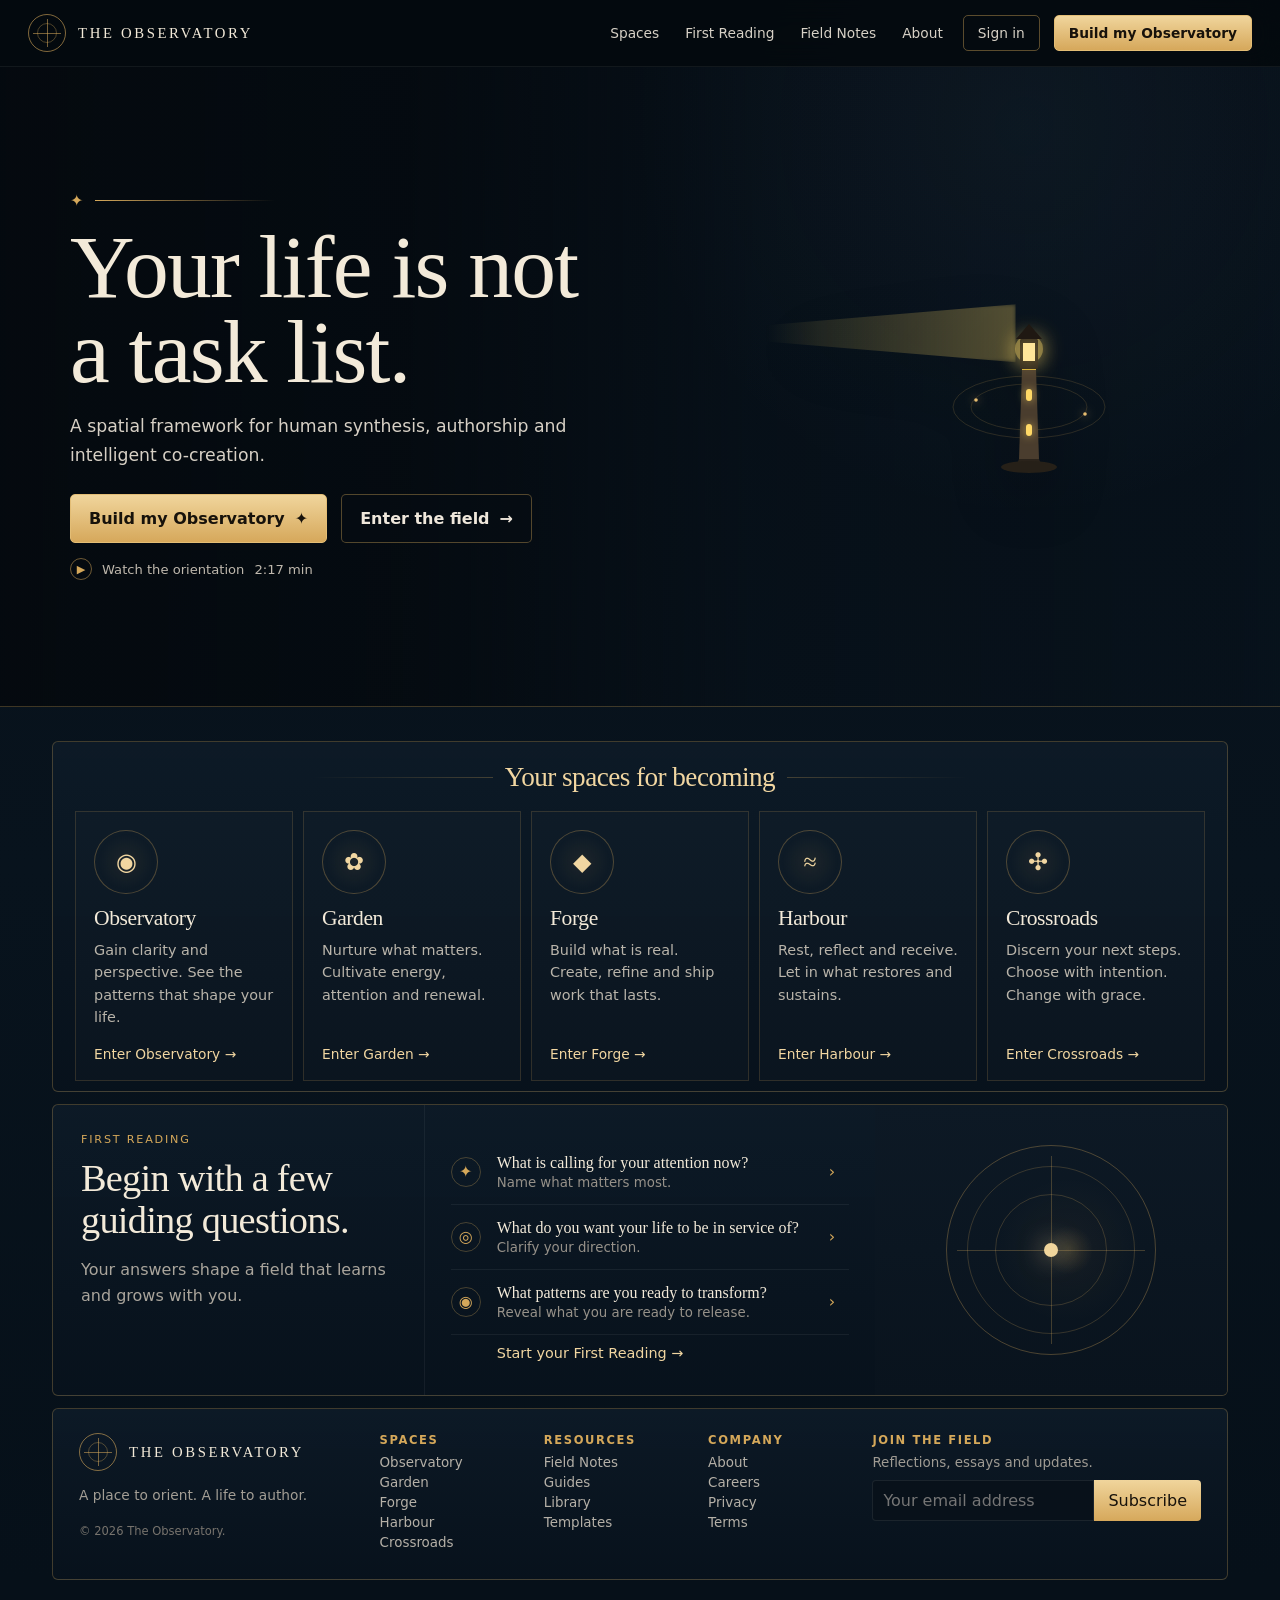
==== commit b0ae444b: "Add files via upload" ====
--- a/index.html
+++ b/index.html
@@ -2,181 +2,588 @@
 <html lang="en">
 <head>
 <meta charset="UTF-8">
-<meta name="viewport" content="width=device-width, initial-scale=1.0">
+<meta name="viewport" content="width=device-width,initial-scale=1">
 <title>The Observatory</title>
 <style>
 :root{
-  --bg:#090b0f; --panel:#11151c; --ink:#f3efe7; --muted:#a9a59c;
-  --line:#29313b; --accent:#d9cfb5;
+  --bg:#071019;
+  --bg2:#0a1420;
+  --panel:#0d1824;
+  --panel2:#101c29;
+  --ink:#f3ead9;
+  --muted:#aca79f;
+  --gold:#d5a85a;
+  --gold2:#f1d6a1;
+  --line:rgba(213,168,90,.28);
+  --line2:rgba(255,255,255,.07);
 }
 *{box-sizing:border-box}
 html{scroll-behavior:smooth}
 body{
-  margin:0;background:
-  radial-gradient(circle at 20% 0%,rgba(217,207,181,.08),transparent 28%),
-  radial-gradient(circle at 90% 10%,rgba(108,193,222,.05),transparent 24%),
-  var(--bg);
-  color:var(--ink);font-family:Inter,ui-sans-serif,system-ui,-apple-system,"Segoe UI",sans-serif
-}
-.wrap{max-width:1080px;margin:0 auto;padding:0 20px}
-nav{border-bottom:1px solid rgba(255,255,255,.06);position:sticky;top:0;background:rgba(9,11,15,.84);backdrop-filter:blur(14px);z-index:10}
-.navin{height:70px;display:flex;align-items:center;justify-content:space-between;gap:12px}
-.brand{font-weight:700;letter-spacing:.14em;text-transform:uppercase;font-size:.78rem}
-.enter{border:1px solid var(--line);border-radius:999px;padding:9px 13px;text-decoration:none;color:var(--ink);font-size:.88rem}
-.hero{padding:90px 0 74px;min-height:72vh;display:grid;align-content:center}
-.kicker{text-transform:uppercase;letter-spacing:.15em;color:var(--accent);font-size:.75rem;margin-bottom:16px}
-h1,h2,h3{font-family:Georgia,"Times New Roman",serif;font-weight:500;letter-spacing:-.03em}
-h1{font-size:clamp(4rem,10vw,8rem);line-height:.92;margin:0 0 24px;max-width:900px}
-.hero p{max-width:780px;color:#d4d0c6;font-size:1.15rem;line-height:1.68}
-.cta{display:inline-block;margin-top:22px;background:var(--ink);color:#111;text-decoration:none;border-radius:999px;padding:14px 18px;font-weight:700}
-.section{padding:70px 0}
-.section h2{font-size:clamp(2.5rem,6vw,4.5rem);margin:0 0 14px}
-.section p{color:var(--muted);line-height:1.65;max-width:760px}
-.reader{
-  display:grid;grid-template-columns:.8fr 1.2fr;gap:24px;align-items:start
-}
-.intro{
-  position:sticky;top:94px;border:1px solid var(--line);border-radius:24px;padding:22px;background:rgba(17,21,28,.8)
-}
-.intro p{color:var(--muted);line-height:1.6}
-.qs{display:grid;gap:14px}
-.q{border:1px solid var(--line);border-radius:22px;padding:20px;background:#11151c}
-.q label{display:block;font-family:Georgia,serif;font-size:1.25rem;line-height:1.35;margin-bottom:9px}
-.q small{display:block;color:var(--muted);line-height:1.5;margin-bottom:12px}
-textarea,input{
-  width:100%;background:#0c1015;color:var(--ink);border:1px solid #313844;border-radius:14px;
-  padding:13px;font:inherit;outline:none
-}
-textarea{min-height:100px;resize:vertical}
-textarea:focus,input:focus{border-color:#6a7483}
-.finish{
-  margin-top:16px;border:1px solid var(--line);border-radius:22px;padding:20px;background:#10141b
-}
-.finish button{
-  border:none;background:var(--ink);color:#111;border-radius:999px;padding:14px 18px;font:inherit;font-weight:700;cursor:pointer
-}
-.note{color:var(--muted);font-size:.88rem;line-height:1.55;margin-top:10px}
-footer{border-top:1px solid var(--line);padding:36px 0 50px;color:var(--muted);font-size:.9rem}
-@media(max-width:820px){.reader{grid-template-columns:1fr}.intro{position:static}}
+  margin:0;
+  background:#061019;
+  color:var(--ink);
+  font-family:Inter,system-ui,-apple-system,"Segoe UI",sans-serif;
+}
+a{color:inherit;text-decoration:none}
+button,input{font:inherit}
+.page{
+  min-height:100vh;
+  background:
+    radial-gradient(circle at 80% 8%,rgba(95,143,180,.08),transparent 22%),
+    linear-gradient(180deg,#071019 0%,#08131d 55%,#061019 100%);
+}
+.nav{
+  position:sticky;top:0;z-index:30;
+  background:rgba(4,9,14,.9);
+  backdrop-filter:blur(14px);
+  border-bottom:1px solid rgba(255,255,255,.06);
+}
+.nav-inner{
+  max-width:1520px;margin:auto;padding:14px 28px;
+  display:flex;align-items:center;justify-content:space-between;gap:20px
+}
+.brand{
+  display:flex;align-items:center;gap:12px;
+  font-family:Georgia,"Times New Roman",serif;
+  letter-spacing:.18em;text-transform:uppercase;
+  font-size:.92rem;white-space:nowrap
+}
+.brand-mark{
+  width:38px;height:38px;border:1px solid rgba(213,168,90,.6);
+  border-radius:50%;position:relative
+}
+.brand-mark::before,.brand-mark::after{
+  content:"";position:absolute;background:rgba(213,168,90,.55)
+}
+.brand-mark::before{left:50%;top:4px;bottom:4px;width:1px}
+.brand-mark::after{top:50%;left:4px;right:4px;height:1px}
+.brand-mark span{
+  position:absolute;inset:8px;border:1px solid rgba(213,168,90,.35);border-radius:50%
+}
+.nav-links{display:flex;align-items:center;gap:14px;flex-wrap:wrap}
+.nav-links a{
+  color:#d7d1c6;font-size:.86rem;padding:8px 6px
+}
+.nav-links a:hover{color:var(--gold2)}
+.nav-btn{
+  border:1px solid rgba(213,168,90,.42);
+  padding:9px 14px!important;border-radius:5px
+}
+.nav-btn.primary{
+  background:linear-gradient(180deg,#f0d59c,#d6a85b);
+  color:#17120b!important;font-weight:700;border-color:#e3bd75
+}
+
+.hero{
+  position:relative;
+  min-height:640px;
+  display:flex;align-items:center;
+  background-image:
+    linear-gradient(90deg,rgba(4,9,14,.93) 0%,rgba(4,9,14,.80) 32%,rgba(4,9,14,.22) 59%,rgba(4,9,14,.08) 100%),
+    url('observatory-hero.png');
+  background-size:cover;
+  background-position:center;
+  border-bottom:1px solid var(--line);
+}
+
+.hero-lighthouse{
+  position:absolute;
+  right:13%;
+  top:52%;
+  transform:translateY(-50%);
+  width:170px;
+  height:270px;
+  z-index:5;
+  pointer-events:none;
+  filter:drop-shadow(0 18px 28px rgba(0,0,0,.42));
+}
+.hero-lighthouse::before{
+  content:"";
+  position:absolute;
+  right:98px;
+  top:40px;
+  width:250px;
+  height:58px;
+  background:linear-gradient(90deg,transparent 0%,rgba(255,217,102,.10) 22%,rgba(255,217,102,.30) 100%);
+  clip-path:polygon(0 36%,100% 0,100% 100%,0 64%);
+  filter:blur(2px);
+}
+.hero-lighthouse svg{
+  width:100%;
+  height:100%;
+  overflow:visible;
+}
+.hero-lighthouse .lantern-glow{
+  filter:drop-shadow(0 0 11px rgba(255,217,102,.95));
+}
+.hero-lighthouse .window-glow{
+  filter:drop-shadow(0 0 5px rgba(255,217,102,.72));
+}
+.hero-lighthouse .halo-ring{
+  fill:none;
+  stroke:rgba(213,168,90,.25);
+  stroke-width:.7;
+}
+.hero-lighthouse .halo-dot{
+  fill:#e7bc70;
+  filter:drop-shadow(0 0 4px rgba(231,188,112,.8));
+}
+
+.hero-inner{
+  width:100%;max-width:1520px;margin:auto;padding:72px 70px 74px;
+}
+.hero-copy{max-width:630px}
+.hero-star{
+  display:flex;align-items:center;gap:12px;color:var(--gold);
+  margin-bottom:14px
+}
+.hero-star::before{
+  content:"✦";font-size:1rem
+}
+.hero-star::after{
+  content:"";height:1px;width:180px;background:linear-gradient(90deg,var(--gold),transparent)
+}
+h1,h2,h3{
+  margin:0;font-family:Georgia,"Times New Roman",serif;font-weight:500;letter-spacing:-.02em
+}
+h1{
+  font-size:clamp(4rem,7vw,7rem);
+  line-height:.95;
+  margin-bottom:18px;
+  max-width:650px
+}
+.hero p{
+  max-width:580px;color:#d7d0c5;font-size:1.08rem;line-height:1.7;margin:0
+}
+.hero-actions{display:flex;gap:14px;flex-wrap:wrap;margin-top:24px}
+.btn{
+  display:inline-flex;align-items:center;justify-content:center;gap:10px;
+  min-width:180px;padding:14px 18px;border-radius:5px;
+  border:1px solid rgba(213,168,90,.38);
+  background:rgba(7,14,20,.64);color:#efe7db;font-weight:600
+}
+.btn.primary{
+  background:linear-gradient(180deg,#f0d59c,#d6a85b);color:#17120b;border-color:#e3bd75
+}
+.btn:hover{transform:translateY(-1px)}
+.watch{
+  display:flex;align-items:center;gap:10px;margin-top:15px;color:#bfb8ad;font-size:.82rem
+}
+.watch .play{
+  width:22px;height:22px;border:1px solid rgba(213,168,90,.5);border-radius:50%;
+  display:grid;place-items:center;color:var(--gold);font-size:.7rem
+}
+
+.section{
+  max-width:1520px;margin:0 auto;padding:34px 52px 0
+}
+.panel{
+  border:1px solid var(--line);
+  background:linear-gradient(180deg,rgba(14,27,40,.88),rgba(8,18,28,.92));
+  border-radius:6px;
+}
+.spaces-panel{padding:20px 22px 10px}
+.section-title{
+  display:flex;align-items:center;justify-content:center;gap:12px;
+  color:var(--gold2);font-family:Georgia,"Times New Roman",serif;
+  font-size:1.7rem;margin:0 0 18px
+}
+.section-title::before,.section-title::after{
+  content:"";height:1px;flex:1;max-width:180px;background:linear-gradient(90deg,transparent,var(--line))
+}
+.section-title::after{background:linear-gradient(90deg,var(--line),transparent)}
+.spaces{
+  display:grid;grid-template-columns:repeat(5,1fr);gap:10px
+}
+.space{
+  border:1px solid rgba(213,168,90,.18);
+  background:rgba(255,255,255,.012);
+  padding:18px;min-height:230px;
+  display:flex;flex-direction:column
+}
+.space-icon{
+  width:64px;height:64px;border-radius:50%;
+  border:1px solid rgba(213,168,90,.32);
+  display:grid;place-items:center;margin-bottom:12px;
+  color:var(--gold2);font-family:Georgia,serif;font-size:1.5rem;
+  background:
+    radial-gradient(circle at 50% 50%,rgba(213,168,90,.08),transparent 65%)
+}
+.space h3{font-size:1.35rem;margin-bottom:8px}
+.space p{color:#b9b4aa;line-height:1.55;font-size:.9rem;margin:0 0 18px}
+.space a{margin-top:auto;color:var(--gold2);font-size:.86rem}
+
+.reading-panel{
+  margin-top:12px;
+  display:grid;
+  grid-template-columns:.95fr 1.15fr .9fr;
+  min-height:290px;
+  overflow:hidden
+}
+.reading-intro{
+  padding:28px 28px;border-right:1px solid rgba(255,255,255,.05)
+}
+.eyebrow{
+  color:var(--gold);text-transform:uppercase;letter-spacing:.16em;font-size:.7rem;margin-bottom:12px
+}
+.reading-intro h2{font-size:2.4rem;line-height:1.08;margin-bottom:14px}
+.reading-intro p{color:#aaa59c;line-height:1.6;max-width:360px}
+.question-list{
+  padding:22px 26px;display:grid;align-content:center;gap:0
+}
+.question{
+  border-bottom:1px solid rgba(255,255,255,.06);
+  padding:14px 0;
+  display:grid;grid-template-columns:34px 1fr 20px;gap:12px;align-items:center
+}
+.question:last-child{border-bottom:none}
+.q-icon{
+  width:30px;height:30px;border:1px solid rgba(213,168,90,.3);
+  border-radius:50%;display:grid;place-items:center;color:var(--gold)
+}
+.question strong{
+  display:block;font-family:Georgia,serif;font-size:1rem;font-weight:500
+}
+.question small{display:block;color:#969189;margin-top:3px}
+.question .arrow{color:var(--gold)}
+.start-reading{
+  color:var(--gold2);font-size:.9rem;margin-top:10px;padding-left:46px
+}
+.reading-art{
+  min-height:290px;position:relative;
+  background:
+    radial-gradient(circle at 55% 50%,rgba(213,168,90,.18),transparent 10%),
+    radial-gradient(circle at 55% 50%,rgba(213,168,90,.05),transparent 30%),
+    linear-gradient(180deg,#0d1925,#09131d)
+}
+
+.mini-lighthouse{
+  position:absolute;
+  right:28px;
+  top:20px;
+  width:126px;
+  height:172px;
+  pointer-events:none;
+  opacity:.98;
+  filter:drop-shadow(0 8px 20px rgba(0,0,0,.28));
+}
+.mini-lighthouse::before{
+  content:"";
+  position:absolute;
+  left:-95px;
+  top:24px;
+  width:118px;
+  height:42px;
+  background:linear-gradient(90deg,transparent,rgba(255,217,102,.12),rgba(255,217,102,.24));
+  clip-path:polygon(0 30%,100% 0,100% 100%,0 70%);
+  filter:blur(2px);
+  opacity:.9;
+}
+.lighthouse-svg{
+  width:100%;
+  height:100%;
+  overflow:visible;
+}
+.lighthouse-svg .lantern-glow{
+  filter:drop-shadow(0 0 7px rgba(255,217,102,.9));
+}
+.lighthouse-svg .window-glow{
+  filter:drop-shadow(0 0 4px rgba(255,217,102,.65));
+}
+.lighthouse-caption{
+  position:absolute;
+  right:17px;
+  top:148px;
+  width:92px;
+  text-align:center;
+  color:rgba(241,214,161,.74);
+  font-family:Georgia,"Times New Roman",serif;
+  font-size:.64rem;
+  letter-spacing:.16em;
+  text-transform:uppercase;
+}
+
+.orbit{
+  position:absolute;left:50%;top:50%;transform:translate(-50%,-50%);
+  width:210px;height:210px;border:1px solid rgba(213,168,90,.32);border-radius:50%
+}
+.orbit::before,.orbit::after{
+  content:"";position:absolute;border:1px solid rgba(213,168,90,.22);border-radius:50%
+}
+.orbit::before{inset:20px}
+.orbit::after{inset:48px}
+.orbit .cross-x,.orbit .cross-y{
+  position:absolute;background:rgba(213,168,90,.28)
+}
+.orbit .cross-x{left:10px;right:10px;top:50%;height:1px}
+.orbit .cross-y{top:10px;bottom:10px;left:50%;width:1px}
+.orbit .core{
+  position:absolute;left:50%;top:50%;transform:translate(-50%,-50%);
+  width:14px;height:14px;border-radius:50%;background:#f0d59c;box-shadow:0 0 24px rgba(240,213,156,.75)
+}
+.footer-panel{
+  margin-top:12px;margin-bottom:34px;padding:24px 26px;
+  display:grid;grid-template-columns:1.4fr .7fr .7fr .7fr 1.3fr;gap:28px
+}
+.footer-brand p{color:#a39e95;font-size:.86rem;line-height:1.5}
+.footer-col h4{
+  margin:0 0 8px;color:var(--gold);font-size:.72rem;letter-spacing:.14em;text-transform:uppercase
+}
+.footer-col a{display:block;color:#b5b0a7;font-size:.84rem;margin:5px 0}
+.subscribe p{color:#9f9b93;font-size:.84rem;margin:0 0 10px}
+.subscribe-row{display:flex}
+.subscribe input{
+  flex:1;min-width:0;background:#08111a;border:1px solid rgba(255,255,255,.08);
+  color:var(--ink);padding:10px;border-radius:4px 0 0 4px;outline:none
+}
+.subscribe button{
+  border:none;background:linear-gradient(180deg,#f0d59c,#d6a85b);
+  color:#17120b;padding:10px 14px;border-radius:0 4px 4px 0;cursor:pointer
+}
+.copyright{color:#77736d;font-size:.72rem;margin-top:18px}
+
+@media(max-width:1150px){
+  .spaces{grid-template-columns:repeat(2,1fr)}
+  .reading-panel{grid-template-columns:1fr}
+  .reading-intro{border-right:none;border-bottom:1px solid rgba(255,255,255,.05)}
+  .reading-art{min-height:240px}
+  .footer-panel{grid-template-columns:1fr 1fr 1fr}
+}
+@media(max-width:1050px){
+  .hero-lighthouse{right:5%;width:145px;height:230px;opacity:.9}
+}
+@media(max-width:760px){
+  .hero-lighthouse{right:2%;top:28%;width:105px;height:170px;opacity:.76}
+
+  .nav-links a:not(.primary){display:none}
+  
+.hero-lighthouse{
+  position:absolute;
+  right:13%;
+  top:52%;
+  transform:translateY(-50%);
+  width:170px;
+  height:270px;
+  z-index:5;
+  pointer-events:none;
+  filter:drop-shadow(0 18px 28px rgba(0,0,0,.42));
+}
+.hero-lighthouse::before{
+  content:"";
+  position:absolute;
+  right:98px;
+  top:40px;
+  width:250px;
+  height:58px;
+  background:linear-gradient(90deg,transparent 0%,rgba(255,217,102,.10) 22%,rgba(255,217,102,.30) 100%);
+  clip-path:polygon(0 36%,100% 0,100% 100%,0 64%);
+  filter:blur(2px);
+}
+.hero-lighthouse svg{
+  width:100%;
+  height:100%;
+  overflow:visible;
+}
+.hero-lighthouse .lantern-glow{
+  filter:drop-shadow(0 0 11px rgba(255,217,102,.95));
+}
+.hero-lighthouse .window-glow{
+  filter:drop-shadow(0 0 5px rgba(255,217,102,.72));
+}
+.hero-lighthouse .halo-ring{
+  fill:none;
+  stroke:rgba(213,168,90,.25);
+  stroke-width:.7;
+}
+.hero-lighthouse .halo-dot{
+  fill:#e7bc70;
+  filter:drop-shadow(0 0 4px rgba(231,188,112,.8));
+}
+
+.hero-inner{padding:70px 24px}
+  .hero{background-position:68% center}
+  .section{padding:20px 14px 0}
+  .spaces{grid-template-columns:1fr}
+  .footer-panel{grid-template-columns:1fr}
+}
 </style>
 </head>
 <body>
-<nav>
-  <div class="wrap navin">
-    <div class="brand">The Observatory</div>
-    <a class="enter" href="app.html">Enter the field</a>
-  </div>
-</nav>
-
-<main>
-<section class="wrap hero">
-  <div class="kicker">A place to see your life as a whole</div>
-  <h1>Your life is not a task list.</h1>
-  <p>
-    The Observatory gives different parts of your life somewhere to sit:
-    what you are making, what is still growing, what keeps you steady,
-    what needs resolving, what is worth remembering, and what may be ready to leave behind.
-  </p>
-  <a class="cta" href="#reading">Build my Observatory</a>
-</section>
-
-<section class="section" id="reading">
-  <div class="wrap">
-    <div class="kicker">First reading</div>
-    <h2>Tell us what is going on.</h2>
-    <p>
-      There is no cleaned-up version required. Short answers are fine.
-      The purpose is to give the important parts of your life enough shape to be seen.
-    </p>
-
-    <div class="reader">
-      <aside class="intro">
-        <h3>Start where you are.</h3>
-        <p>
-          Work. Relationships. Health. Ideas. Things you regret.
-          Things you keep returning to. Things that are taking too much from you.
-        </p>
-        <p>
-          Your answers stay in this browser in this first version.
-        </p>
-      </aside>
-
-      <div class="qs">
-        <div class="q">
-          <label>What are you trying to bring into existence?</label>
-          <small>A life, a relationship, a body of work, a change, an idea, or something harder to name.</small>
-          <textarea id="q1" placeholder="I want to create..."></textarea>
-        </div>
-
-        <div class="q">
-          <label>What is taking more of your attention than you want it to?</label>
-          <small>People, work, fear, administration, conflict, habits, unfinished business.</small>
-          <textarea id="q2" placeholder="Too much of my attention is going to..."></textarea>
-        </div>
-
-        <div class="q">
-          <label>What keeps returning?</label>
-          <small>An idea, regret, person, image, problem, project, question, or possibility.</small>
-          <textarea id="q3" placeholder="I keep coming back to..."></textarea>
-        </div>
-
-        <div class="q">
-          <label>What needs resolving?</label>
-          <small>A promise, conversation, decision, repair, apology, or ending.</small>
-          <textarea id="q4" placeholder="Something unresolved is..."></textarea>
-        </div>
-
-        <div class="q">
-          <label>What are you carrying that may already be finished?</label>
-          <small>A plan, identity, expectation, obligation, resentment, or old version of yourself.</small>
-          <textarea id="q5" placeholder="I may be carrying..."></textarea>
-        </div>
-
-        <div class="q">
-          <label>What keeps you steady?</label>
-          <small>People, places, routines, animals, habits, environments, or conditions you do not want urgency to consume.</small>
-          <textarea id="q6" placeholder="What keeps me steady is..."></textarea>
-        </div>
-
-        <div class="q">
-          <label>What is one concrete thing you can make, send, repair, or begin now?</label>
-          <small>One move with a visible result.</small>
-          <input id="q7" placeholder="The next concrete move is..." />
-        </div>
-
-        <div class="q">
-          <label>What would a more authored life look like one month from now?</label>
-          <small>Describe evidence. What would actually be different?</small>
-          <textarea id="q8" placeholder="In one month, I would know because..."></textarea>
-        </div>
-
-        <div class="finish">
-          <h3>Create my field</h3>
-          <p class="note">
-            This prototype stores your answers locally in your browser, then opens the system field.
-          </p>
-          <button id="build">Create my Observatory</button>
-        </div>
+<div class="page">
+  <nav class="nav">
+    <div class="nav-inner">
+      <a class="brand" href="index.html">
+        <span class="brand-mark"><span></span></span>
+        <span>The Observatory</span>
+      </a>
+      <div class="nav-links">
+        <a href="#spaces">Spaces</a>
+        <a href="#reading">First Reading</a>
+        <a href="app.html">Field Notes</a>
+        <a href="#about">About</a>
+        <a class="nav-btn" href="app.html">Sign in</a>
+        <a class="nav-btn primary" href="#reading">Build my Observatory</a>
       </div>
     </div>
-  </div>
-</section>
-</main>
-
-<footer>
-  <div class="wrap">The Observatory · See the whole field. Move what matters.</div>
-</footer>
-
-<script>
-document.getElementById('build').addEventListener('click',()=>{
-  const answers = {};
-  for(let i=1;i<=8;i++){
-    const el=document.getElementById('q'+i);
-    answers['q'+i]=el ? el.value.trim() : '';
-  }
-  localStorage.setItem('observatory_answers', JSON.stringify(answers));
-  window.location.href='app.html';
-});
-</script>
+  </nav>
+
+  <header class="hero">
+
+    <div class="hero-lighthouse" aria-hidden="true">
+      <svg viewBox="-35 -20 170 200" xmlns="http://www.w3.org/2000/svg">
+        <ellipse class="halo-ring" cx="50" cy="88" rx="76" ry="31"/>
+        <ellipse class="halo-ring" cx="50" cy="88" rx="58" ry="23"/>
+        <circle class="halo-dot" cx="-3" cy="81" r="1.8"/>
+        <circle class="halo-dot" cx="106" cy="95" r="1.8"/>
+
+        <circle class="lantern-glow" cx="50" cy="30" r="14" fill="#ffd966" opacity="0.48"/>
+        <polygon points="40,140 60,140 57,50 43,50" fill="#4a3d2e"/>
+        <polygon points="38,145 62,145 60,140 40,140" fill="#2a231b"/>
+        <line x1="43" y1="50" x2="57" y2="50" stroke="#d4af37" stroke-width="2"/>
+        <rect class="window-glow" x="47" y="70" width="6" height="12" rx="3" fill="#ffd966"/>
+        <rect class="window-glow" x="47" y="105" width="6" height="12" rx="3" fill="#ffd966"/>
+        <rect x="41" y="20" width="18" height="30" rx="1.5" fill="#2a231b"/>
+        <rect class="lantern-glow" x="44" y="24" width="12" height="18" fill="#ffe599"/>
+        <polygon points="50,5 37,20 63,20" fill="#1f1812"/>
+        <ellipse cx="50" cy="148" rx="28" ry="6" fill="#262018"/>
+      </svg>
+    </div>
+    <div class="hero-inner">
+      <div class="hero-copy">
+        <div class="hero-star"></div>
+        <h1>Your life is not<br>a task list.</h1>
+        <p>A spatial framework for human synthesis, authorship and intelligent co-creation.</p>
+        <div class="hero-actions">
+          <a class="btn primary" href="#reading">Build my Observatory <span>✦</span></a>
+          <a class="btn" href="app.html">Enter the field <span>→</span></a>
+        </div>
+        <div class="watch">
+          <span class="play">▶</span>
+          <span>Watch the orientation</span>
+          <span>2:17 min</span>
+        </div>
+      </div>
+    </div>
+  </header>
+
+  <main class="section">
+    <section class="panel spaces-panel" id="spaces">
+      <h2 class="section-title">Your spaces for becoming</h2>
+      <div class="spaces">
+        <article class="space">
+          <div class="space-icon">◉</div>
+          <h3>Observatory</h3>
+          <p>Gain clarity and perspective. See the patterns that shape your life.</p>
+          <a href="app.html">Enter Observatory →</a>
+        </article>
+        <article class="space">
+          <div class="space-icon">✿</div>
+          <h3>Garden</h3>
+          <p>Nurture what matters. Cultivate energy, attention and renewal.</p>
+          <a href="app.html">Enter Garden →</a>
+        </article>
+        <article class="space">
+          <div class="space-icon">◆</div>
+          <h3>Forge</h3>
+          <p>Build what is real. Create, refine and ship work that lasts.</p>
+          <a href="app.html">Enter Forge →</a>
+        </article>
+        <article class="space">
+          <div class="space-icon">≈</div>
+          <h3>Harbour</h3>
+          <p>Rest, reflect and receive. Let in what restores and sustains.</p>
+          <a href="app.html">Enter Harbour →</a>
+        </article>
+        <article class="space">
+          <div class="space-icon">✣</div>
+          <h3>Crossroads</h3>
+          <p>Discern your next steps. Choose with intention. Change with grace.</p>
+          <a href="app.html">Enter Crossroads →</a>
+        </article>
+      </div>
+    </section>
+
+    <section class="panel reading-panel" id="reading">
+      <div class="reading-intro">
+        <div class="eyebrow">First Reading</div>
+        <h2>Begin with a few guiding questions.</h2>
+        <p>Your answers shape a field that learns and grows with you.</p>
+      </div>
+
+      <div class="question-list">
+        <div class="question">
+          <span class="q-icon">✦</span>
+          <div><strong>What is calling for your attention now?</strong><small>Name what matters most.</small></div>
+          <span class="arrow">›</span>
+        </div>
+        <div class="question">
+          <span class="q-icon">◎</span>
+          <div><strong>What do you want your life to be in service of?</strong><small>Clarify your direction.</small></div>
+          <span class="arrow">›</span>
+        </div>
+        <div class="question">
+          <span class="q-icon">◉</span>
+          <div><strong>What patterns are you ready to transform?</strong><small>Reveal what you are ready to release.</small></div>
+          <span class="arrow">›</span>
+        </div>
+        <a class="start-reading" href="first-reading.html">Start your First Reading →</a>
+      </div>
+
+      <div class="reading-art" aria-hidden="true">
+        <div class="orbit">
+          <span class="cross-x"></span>
+          <span class="cross-y"></span>
+          <span class="core"></span>
+        </div>
+      </div>
+    </section>
+
+    <footer class="panel footer-panel" id="about">
+      <div class="footer-brand">
+        <a class="brand" href="index.html">
+          <span class="brand-mark"><span></span></span>
+          <span>The Observatory</span>
+        </a>
+        <p>A place to orient. A life to author.</p>
+        <div class="copyright">© 2026 The Observatory.</div>
+      </div>
+
+      <div class="footer-col">
+        <h4>Spaces</h4>
+        <a href="app.html">Observatory</a>
+        <a href="app.html">Garden</a>
+        <a href="app.html">Forge</a>
+        <a href="app.html">Harbour</a>
+        <a href="app.html">Crossroads</a>
+      </div>
+
+      <div class="footer-col">
+        <h4>Resources</h4>
+        <a href="app.html">Field Notes</a>
+        <a href="#reading">Guides</a>
+        <a href="#reading">Library</a>
+        <a href="#reading">Templates</a>
+      </div>
+
+      <div class="footer-col">
+        <h4>Company</h4>
+        <a href="#about">About</a>
+        <a href="#about">Careers</a>
+        <a href="#about">Privacy</a>
+        <a href="#about">Terms</a>
+      </div>
+
+      <div class="subscribe">
+        <div class="footer-col"><h4>Join the field</h4></div>
+        <p>Reflections, essays and updates.</p>
+        <div class="subscribe-row">
+          <input type="email" placeholder="Your email address">
+          <button type="button">Subscribe</button>
+        </div>
+      </div>
+    </footer>
+  </main>
+</div>
 </body>
 </html>
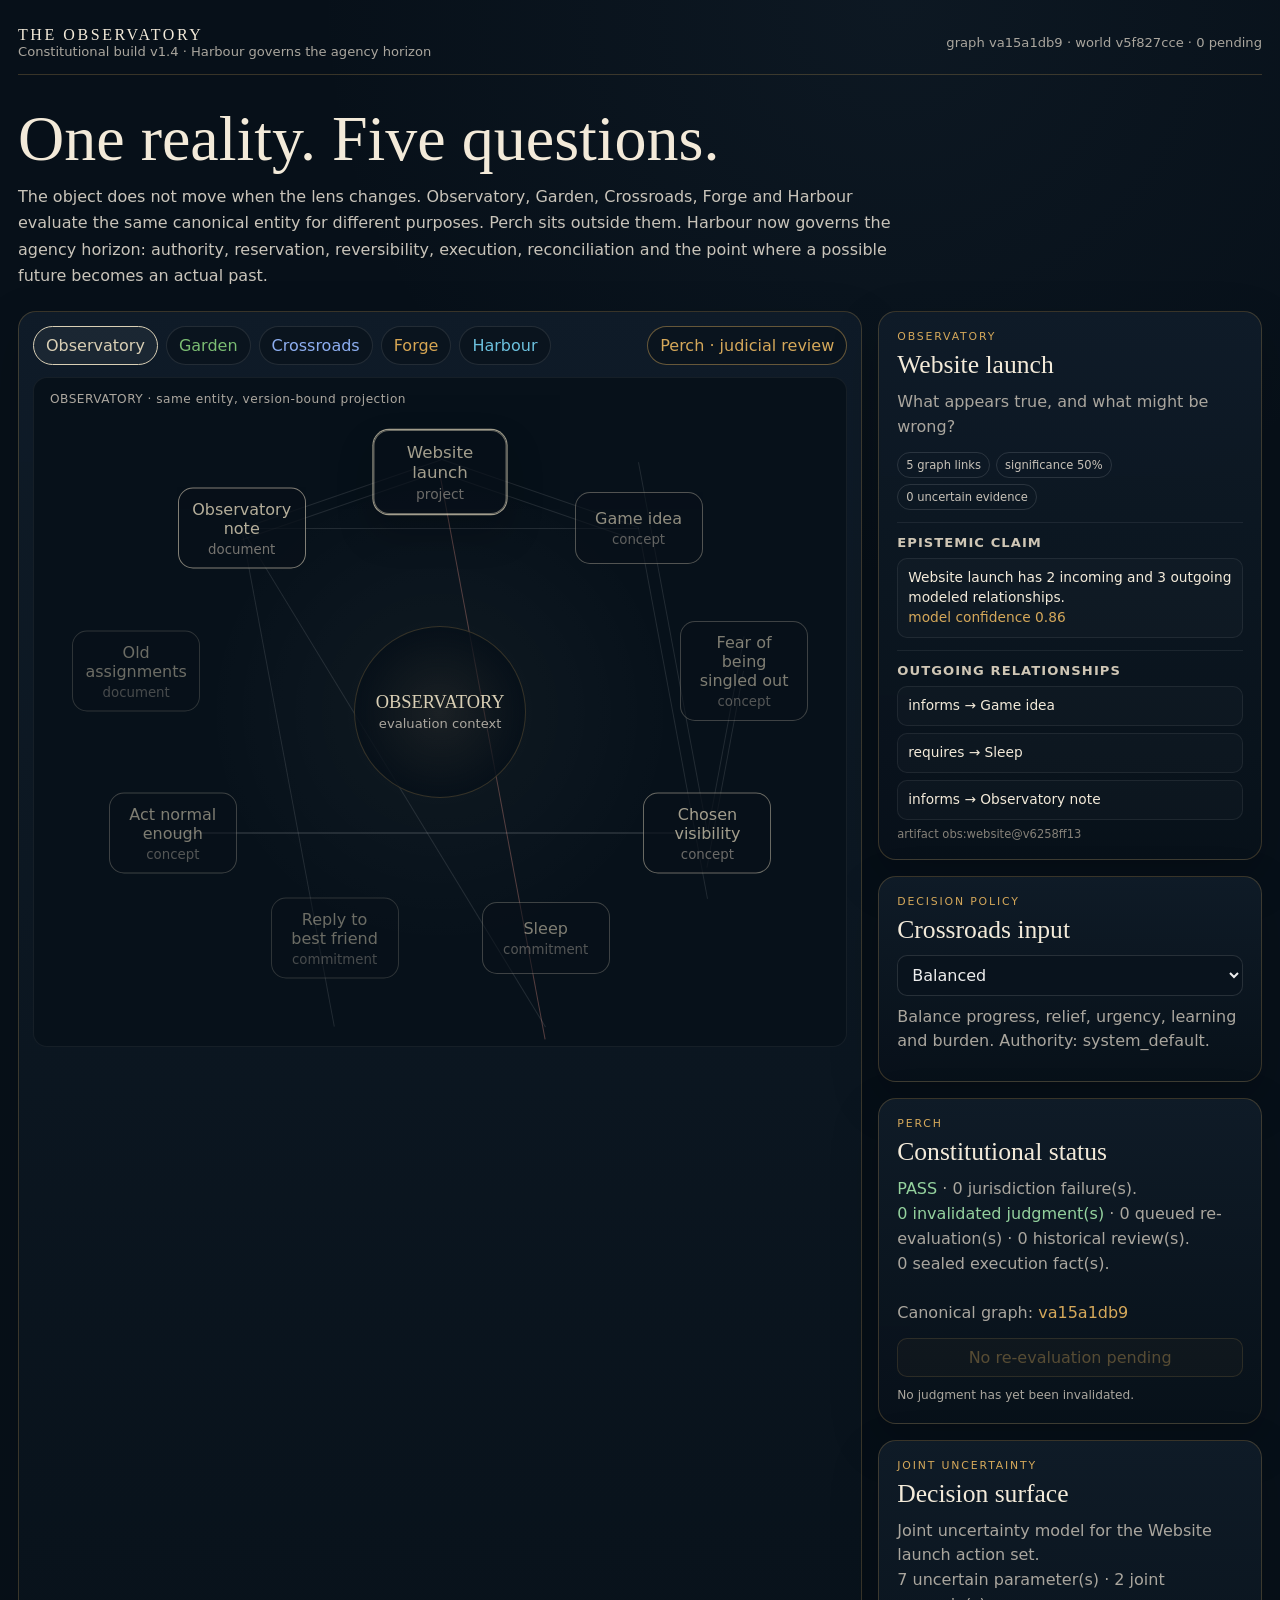
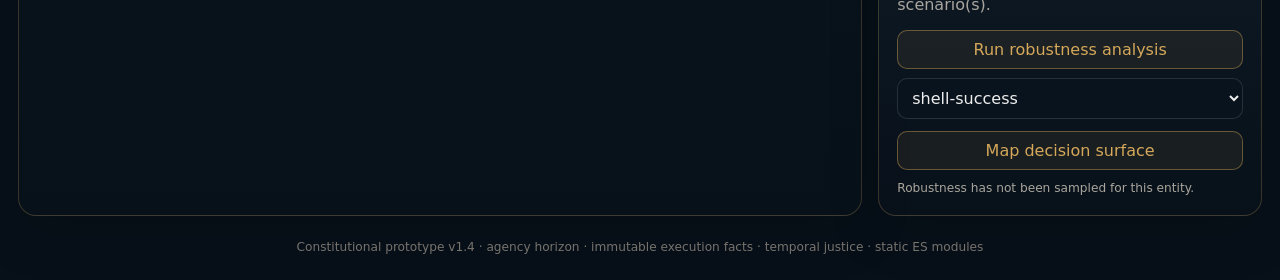
==== commit a20b7c69: "Add files via upload" ====
--- a/index.html
+++ b/index.html
@@ -1,589 +1,327 @@
 <!DOCTYPE html>
 <html lang="en">
 <head>
-<meta charset="UTF-8">
-<meta name="viewport" content="width=device-width,initial-scale=1">
-<title>The Observatory</title>
+<meta charset="UTF-8" />
+<meta name="viewport" content="width=device-width,initial-scale=1" />
+<title>The Observatory · Constitutional Build v1.4 · Agency Horizon</title>
 <style>
-:root{
-  --bg:#071019;
-  --bg2:#0a1420;
-  --panel:#0d1824;
-  --panel2:#101c29;
-  --ink:#f3ead9;
-  --muted:#aca79f;
-  --gold:#d5a85a;
-  --gold2:#f1d6a1;
-  --line:rgba(213,168,90,.28);
-  --line2:rgba(255,255,255,.07);
-}
-*{box-sizing:border-box}
-html{scroll-behavior:smooth}
-body{
-  margin:0;
-  background:#061019;
-  color:var(--ink);
-  font-family:Inter,system-ui,-apple-system,"Segoe UI",sans-serif;
-}
-a{color:inherit;text-decoration:none}
-button,input{font:inherit}
-.page{
-  min-height:100vh;
-  background:
-    radial-gradient(circle at 80% 8%,rgba(95,143,180,.08),transparent 22%),
-    linear-gradient(180deg,#071019 0%,#08131d 55%,#061019 100%);
-}
-.nav{
-  position:sticky;top:0;z-index:30;
-  background:rgba(4,9,14,.9);
-  backdrop-filter:blur(14px);
-  border-bottom:1px solid rgba(255,255,255,.06);
-}
-.nav-inner{
-  max-width:1520px;margin:auto;padding:14px 28px;
-  display:flex;align-items:center;justify-content:space-between;gap:20px
-}
-.brand{
-  display:flex;align-items:center;gap:12px;
-  font-family:Georgia,"Times New Roman",serif;
-  letter-spacing:.18em;text-transform:uppercase;
-  font-size:.92rem;white-space:nowrap
-}
-.brand-mark{
-  width:38px;height:38px;border:1px solid rgba(213,168,90,.6);
-  border-radius:50%;position:relative
-}
-.brand-mark::before,.brand-mark::after{
-  content:"";position:absolute;background:rgba(213,168,90,.55)
-}
-.brand-mark::before{left:50%;top:4px;bottom:4px;width:1px}
-.brand-mark::after{top:50%;left:4px;right:4px;height:1px}
-.brand-mark span{
-  position:absolute;inset:8px;border:1px solid rgba(213,168,90,.35);border-radius:50%
-}
-.nav-links{display:flex;align-items:center;gap:14px;flex-wrap:wrap}
-.nav-links a{
-  color:#d7d1c6;font-size:.86rem;padding:8px 6px
-}
-.nav-links a:hover{color:var(--gold2)}
-.nav-btn{
-  border:1px solid rgba(213,168,90,.42);
-  padding:9px 14px!important;border-radius:5px
-}
-.nav-btn.primary{
-  background:linear-gradient(180deg,#f0d59c,#d6a85b);
-  color:#17120b!important;font-weight:700;border-color:#e3bd75
-}
-
-.hero{
-  position:relative;
-  min-height:640px;
-  display:flex;align-items:center;
-  background-image:
-    linear-gradient(90deg,rgba(4,9,14,.93) 0%,rgba(4,9,14,.80) 32%,rgba(4,9,14,.22) 59%,rgba(4,9,14,.08) 100%),
-    url('observatory-hero.png');
-  background-size:cover;
-  background-position:center;
-  border-bottom:1px solid var(--line);
-}
-
-.hero-lighthouse{
-  position:absolute;
-  right:13%;
-  top:52%;
-  transform:translateY(-50%);
-  width:170px;
-  height:270px;
-  z-index:5;
-  pointer-events:none;
-  filter:drop-shadow(0 18px 28px rgba(0,0,0,.42));
-}
-.hero-lighthouse::before{
-  content:"";
-  position:absolute;
-  right:98px;
-  top:40px;
-  width:250px;
-  height:58px;
-  background:linear-gradient(90deg,transparent 0%,rgba(255,217,102,.10) 22%,rgba(255,217,102,.30) 100%);
-  clip-path:polygon(0 36%,100% 0,100% 100%,0 64%);
-  filter:blur(2px);
-}
-.hero-lighthouse svg{
-  width:100%;
-  height:100%;
-  overflow:visible;
-}
-.hero-lighthouse .lantern-glow{
-  filter:drop-shadow(0 0 11px rgba(255,217,102,.95));
-}
-.hero-lighthouse .window-glow{
-  filter:drop-shadow(0 0 5px rgba(255,217,102,.72));
-}
-.hero-lighthouse .halo-ring{
-  fill:none;
-  stroke:rgba(213,168,90,.25);
-  stroke-width:.7;
-}
-.hero-lighthouse .halo-dot{
-  fill:#e7bc70;
-  filter:drop-shadow(0 0 4px rgba(231,188,112,.8));
-}
-
-.hero-inner{
-  width:100%;max-width:1520px;margin:auto;padding:72px 70px 74px;
-}
-.hero-copy{max-width:630px}
-.hero-star{
-  display:flex;align-items:center;gap:12px;color:var(--gold);
-  margin-bottom:14px
-}
-.hero-star::before{
-  content:"✦";font-size:1rem
-}
-.hero-star::after{
-  content:"";height:1px;width:180px;background:linear-gradient(90deg,var(--gold),transparent)
-}
-h1,h2,h3{
-  margin:0;font-family:Georgia,"Times New Roman",serif;font-weight:500;letter-spacing:-.02em
-}
-h1{
-  font-size:clamp(4rem,7vw,7rem);
-  line-height:.95;
-  margin-bottom:18px;
-  max-width:650px
-}
-.hero p{
-  max-width:580px;color:#d7d0c5;font-size:1.08rem;line-height:1.7;margin:0
-}
-.hero-actions{display:flex;gap:14px;flex-wrap:wrap;margin-top:24px}
-.btn{
-  display:inline-flex;align-items:center;justify-content:center;gap:10px;
-  min-width:180px;padding:14px 18px;border-radius:5px;
-  border:1px solid rgba(213,168,90,.38);
-  background:rgba(7,14,20,.64);color:#efe7db;font-weight:600
-}
-.btn.primary{
-  background:linear-gradient(180deg,#f0d59c,#d6a85b);color:#17120b;border-color:#e3bd75
-}
-.btn:hover{transform:translateY(-1px)}
-.watch{
-  display:flex;align-items:center;gap:10px;margin-top:15px;color:#bfb8ad;font-size:.82rem
-}
-.watch .play{
-  width:22px;height:22px;border:1px solid rgba(213,168,90,.5);border-radius:50%;
-  display:grid;place-items:center;color:var(--gold);font-size:.7rem
-}
-
-.section{
-  max-width:1520px;margin:0 auto;padding:34px 52px 0
-}
-.panel{
-  border:1px solid var(--line);
-  background:linear-gradient(180deg,rgba(14,27,40,.88),rgba(8,18,28,.92));
-  border-radius:6px;
-}
-.spaces-panel{padding:20px 22px 10px}
-.section-title{
-  display:flex;align-items:center;justify-content:center;gap:12px;
-  color:var(--gold2);font-family:Georgia,"Times New Roman",serif;
-  font-size:1.7rem;margin:0 0 18px
-}
-.section-title::before,.section-title::after{
-  content:"";height:1px;flex:1;max-width:180px;background:linear-gradient(90deg,transparent,var(--line))
-}
-.section-title::after{background:linear-gradient(90deg,var(--line),transparent)}
-.spaces{
-  display:grid;grid-template-columns:repeat(5,1fr);gap:10px
-}
-.space{
-  border:1px solid rgba(213,168,90,.18);
-  background:rgba(255,255,255,.012);
-  padding:18px;min-height:230px;
-  display:flex;flex-direction:column
-}
-.space-icon{
-  width:64px;height:64px;border-radius:50%;
-  border:1px solid rgba(213,168,90,.32);
-  display:grid;place-items:center;margin-bottom:12px;
-  color:var(--gold2);font-family:Georgia,serif;font-size:1.5rem;
-  background:
-    radial-gradient(circle at 50% 50%,rgba(213,168,90,.08),transparent 65%)
-}
-.space h3{font-size:1.35rem;margin-bottom:8px}
-.space p{color:#b9b4aa;line-height:1.55;font-size:.9rem;margin:0 0 18px}
-.space a{margin-top:auto;color:var(--gold2);font-size:.86rem}
-
-.reading-panel{
-  margin-top:12px;
-  display:grid;
-  grid-template-columns:.95fr 1.15fr .9fr;
-  min-height:290px;
-  overflow:hidden
-}
-.reading-intro{
-  padding:28px 28px;border-right:1px solid rgba(255,255,255,.05)
-}
-.eyebrow{
-  color:var(--gold);text-transform:uppercase;letter-spacing:.16em;font-size:.7rem;margin-bottom:12px
-}
-.reading-intro h2{font-size:2.4rem;line-height:1.08;margin-bottom:14px}
-.reading-intro p{color:#aaa59c;line-height:1.6;max-width:360px}
-.question-list{
-  padding:22px 26px;display:grid;align-content:center;gap:0
-}
-.question{
-  border-bottom:1px solid rgba(255,255,255,.06);
-  padding:14px 0;
-  display:grid;grid-template-columns:34px 1fr 20px;gap:12px;align-items:center
-}
-.question:last-child{border-bottom:none}
-.q-icon{
-  width:30px;height:30px;border:1px solid rgba(213,168,90,.3);
-  border-radius:50%;display:grid;place-items:center;color:var(--gold)
-}
-.question strong{
-  display:block;font-family:Georgia,serif;font-size:1rem;font-weight:500
-}
-.question small{display:block;color:#969189;margin-top:3px}
-.question .arrow{color:var(--gold)}
-.start-reading{
-  color:var(--gold2);font-size:.9rem;margin-top:10px;padding-left:46px
-}
-.reading-art{
-  min-height:290px;position:relative;
-  background:
-    radial-gradient(circle at 55% 50%,rgba(213,168,90,.18),transparent 10%),
-    radial-gradient(circle at 55% 50%,rgba(213,168,90,.05),transparent 30%),
-    linear-gradient(180deg,#0d1925,#09131d)
-}
-
-.mini-lighthouse{
-  position:absolute;
-  right:28px;
-  top:20px;
-  width:126px;
-  height:172px;
-  pointer-events:none;
-  opacity:.98;
-  filter:drop-shadow(0 8px 20px rgba(0,0,0,.28));
-}
-.mini-lighthouse::before{
-  content:"";
-  position:absolute;
-  left:-95px;
-  top:24px;
-  width:118px;
-  height:42px;
-  background:linear-gradient(90deg,transparent,rgba(255,217,102,.12),rgba(255,217,102,.24));
-  clip-path:polygon(0 30%,100% 0,100% 100%,0 70%);
-  filter:blur(2px);
-  opacity:.9;
-}
-.lighthouse-svg{
-  width:100%;
-  height:100%;
-  overflow:visible;
-}
-.lighthouse-svg .lantern-glow{
-  filter:drop-shadow(0 0 7px rgba(255,217,102,.9));
-}
-.lighthouse-svg .window-glow{
-  filter:drop-shadow(0 0 4px rgba(255,217,102,.65));
-}
-.lighthouse-caption{
-  position:absolute;
-  right:17px;
-  top:148px;
-  width:92px;
-  text-align:center;
-  color:rgba(241,214,161,.74);
-  font-family:Georgia,"Times New Roman",serif;
-  font-size:.64rem;
-  letter-spacing:.16em;
-  text-transform:uppercase;
-}
-
-.orbit{
-  position:absolute;left:50%;top:50%;transform:translate(-50%,-50%);
-  width:210px;height:210px;border:1px solid rgba(213,168,90,.32);border-radius:50%
-}
-.orbit::before,.orbit::after{
-  content:"";position:absolute;border:1px solid rgba(213,168,90,.22);border-radius:50%
-}
-.orbit::before{inset:20px}
-.orbit::after{inset:48px}
-.orbit .cross-x,.orbit .cross-y{
-  position:absolute;background:rgba(213,168,90,.28)
-}
-.orbit .cross-x{left:10px;right:10px;top:50%;height:1px}
-.orbit .cross-y{top:10px;bottom:10px;left:50%;width:1px}
-.orbit .core{
-  position:absolute;left:50%;top:50%;transform:translate(-50%,-50%);
-  width:14px;height:14px;border-radius:50%;background:#f0d59c;box-shadow:0 0 24px rgba(240,213,156,.75)
-}
-.footer-panel{
-  margin-top:12px;margin-bottom:34px;padding:24px 26px;
-  display:grid;grid-template-columns:1.4fr .7fr .7fr .7fr 1.3fr;gap:28px
-}
-.footer-brand p{color:#a39e95;font-size:.86rem;line-height:1.5}
-.footer-col h4{
-  margin:0 0 8px;color:var(--gold);font-size:.72rem;letter-spacing:.14em;text-transform:uppercase
-}
-.footer-col a{display:block;color:#b5b0a7;font-size:.84rem;margin:5px 0}
-.subscribe p{color:#9f9b93;font-size:.84rem;margin:0 0 10px}
-.subscribe-row{display:flex}
-.subscribe input{
-  flex:1;min-width:0;background:#08111a;border:1px solid rgba(255,255,255,.08);
-  color:var(--ink);padding:10px;border-radius:4px 0 0 4px;outline:none
-}
-.subscribe button{
-  border:none;background:linear-gradient(180deg,#f0d59c,#d6a85b);
-  color:#17120b;padding:10px 14px;border-radius:0 4px 4px 0;cursor:pointer
-}
-.copyright{color:#77736d;font-size:.72rem;margin-top:18px}
-
-@media(max-width:1150px){
-  .spaces{grid-template-columns:repeat(2,1fr)}
-  .reading-panel{grid-template-columns:1fr}
-  .reading-intro{border-right:none;border-bottom:1px solid rgba(255,255,255,.05)}
-  .reading-art{min-height:240px}
-  .footer-panel{grid-template-columns:1fr 1fr 1fr}
-}
-@media(max-width:1050px){
-  .hero-lighthouse{right:5%;width:145px;height:230px;opacity:.9}
-}
-@media(max-width:760px){
-  .hero-lighthouse{right:2%;top:28%;width:105px;height:170px;opacity:.76}
-
-  .nav-links a:not(.primary){display:none}
-  
-.hero-lighthouse{
-  position:absolute;
-  right:13%;
-  top:52%;
-  transform:translateY(-50%);
-  width:170px;
-  height:270px;
-  z-index:5;
-  pointer-events:none;
-  filter:drop-shadow(0 18px 28px rgba(0,0,0,.42));
-}
-.hero-lighthouse::before{
-  content:"";
-  position:absolute;
-  right:98px;
-  top:40px;
-  width:250px;
-  height:58px;
-  background:linear-gradient(90deg,transparent 0%,rgba(255,217,102,.10) 22%,rgba(255,217,102,.30) 100%);
-  clip-path:polygon(0 36%,100% 0,100% 100%,0 64%);
-  filter:blur(2px);
-}
-.hero-lighthouse svg{
-  width:100%;
-  height:100%;
-  overflow:visible;
-}
-.hero-lighthouse .lantern-glow{
-  filter:drop-shadow(0 0 11px rgba(255,217,102,.95));
-}
-.hero-lighthouse .window-glow{
-  filter:drop-shadow(0 0 5px rgba(255,217,102,.72));
-}
-.hero-lighthouse .halo-ring{
-  fill:none;
-  stroke:rgba(213,168,90,.25);
-  stroke-width:.7;
-}
-.hero-lighthouse .halo-dot{
-  fill:#e7bc70;
-  filter:drop-shadow(0 0 4px rgba(231,188,112,.8));
-}
-
-.hero-inner{padding:70px 24px}
-  .hero{background-position:68% center}
-  .section{padding:20px 14px 0}
-  .spaces{grid-template-columns:1fr}
-  .footer-panel{grid-template-columns:1fr}
-}
+:root{--bg:#071019;--panel:#0d1824;--panel2:#101c29;--ink:#f3ead9;--muted:#aaa69e;--gold:#d5a85a;--line:rgba(213,168,90,.24);--obs:#d9cfb5;--garden:#7bbd73;--cross:#8daef0;--forge:#d7a653;--harbour:#6cc1de;--danger:#e89386;--ok:#94d29e}
+*{box-sizing:border-box} body{margin:0;background:radial-gradient(circle at 70% 0,rgba(83,119,148,.08),transparent 28%),var(--bg);color:var(--ink);font-family:Inter,system-ui,-apple-system,"Segoe UI",sans-serif}
+button,select{font:inherit}.shell{max-width:1500px;margin:auto;padding:18px}.topbar{display:flex;justify-content:space-between;gap:14px;align-items:center;border-bottom:1px solid var(--line);padding:8px 0 15px}.brand{font-family:Georgia,serif;letter-spacing:.16em;text-transform:uppercase}.sub{color:var(--muted);font-size:.82rem}.hero{padding:34px 0 22px}.hero h1{font:500 clamp(2.3rem,5vw,5.4rem)/.95 Georgia,serif;margin:0 0 14px}.hero p{max-width:880px;color:#c9c4ba;line-height:1.65;margin:0}.layout{display:grid;grid-template-columns:minmax(0,1.65fr) minmax(330px,.75fr);gap:16px}.card{background:linear-gradient(180deg,rgba(16,28,41,.92),rgba(8,17,26,.94));border:1px solid var(--line);border-radius:18px;box-shadow:0 18px 50px rgba(0,0,0,.18)}.field-card{padding:14px}.lensbar{display:flex;gap:8px;flex-wrap:wrap;margin-bottom:12px}.lens{border:1px solid rgba(255,255,255,.1);background:#0a141e;color:#cfc9bd;padding:9px 12px;border-radius:999px;cursor:pointer}.lens.active{border-color:currentColor;background:rgba(255,255,255,.05)}.lens[data-lens="observatory"]{color:var(--obs)}.lens[data-lens="garden"]{color:var(--garden)}.lens[data-lens="crossroads"]{color:var(--cross)}.lens[data-lens="forge"]{color:var(--forge)}.lens[data-lens="harbour"]{color:var(--harbour)}.perch{margin-left:auto;color:var(--gold);border-color:rgba(213,168,90,.45)}
+.viewport{position:relative;min-height:670px;overflow:hidden;border-radius:14px;border:1px solid rgba(255,255,255,.06);background:radial-gradient(circle at 50% 50%,rgba(255,255,255,.035),transparent 45%),#07111a}.field-note{position:absolute;left:16px;top:14px;z-index:4;color:#aca79f;font-size:.76rem;letter-spacing:.04em}.entity{position:absolute;transform:translate(-50%,-50%);width:128px;min-height:72px;border-radius:15px;border:1px solid rgba(255,255,255,.12);background:rgba(9,17,26,.92);color:#eee7db;display:flex;align-items:center;justify-content:center;text-align:center;padding:11px;cursor:pointer;transition:.2s box-shadow,.2s transform,.2s opacity,.2s border-color}.entity:hover,.entity.selected{transform:translate(-50%,-50%) scale(1.04);box-shadow:0 0 0 1px currentColor,0 18px 34px rgba(0,0,0,.25)}.entity small{display:block;color:#8e8a83;margin-top:4px}.edge{position:absolute;height:1px;transform-origin:0 0;background:rgba(255,255,255,.11);pointer-events:none}.edge.hard{background:rgba(232,147,134,.34)}.center{position:absolute;left:50%;top:50%;transform:translate(-50%,-50%);width:172px;height:172px;border:1px solid rgba(213,168,90,.22);border-radius:50%;display:grid;place-items:center;text-align:center;color:#cabf9f;background:radial-gradient(circle,rgba(213,168,90,.06),rgba(7,16,25,.86) 68%);pointer-events:none}.center b{font:500 1.15rem Georgia,serif}.side{display:grid;gap:16px;align-content:start}.panel{padding:18px}.eyebrow{text-transform:uppercase;letter-spacing:.17em;color:var(--gold);font-size:.68rem}.panel h2{font:500 1.6rem Georgia,serif;margin:7px 0 10px}.muted{color:var(--muted);line-height:1.55}.pillrow{display:flex;gap:6px;flex-wrap:wrap;margin:12px 0}.pill{font-size:.72rem;padding:5px 8px;border-radius:999px;border:1px solid rgba(255,255,255,.12);color:#c8c2b8}.section{border-top:1px solid rgba(255,255,255,.07);padding-top:12px;margin-top:12px}.section h3{font-size:.82rem;letter-spacing:.08em;text-transform:uppercase;color:#cfc6b5;margin:0 0 8px}.item{padding:9px 10px;border:1px solid rgba(255,255,255,.07);border-radius:10px;margin:7px 0;background:rgba(255,255,255,.018);font-size:.86rem;line-height:1.45}.score{font-variant-numeric:tabular-nums;color:var(--gold)}.ok{color:var(--ok)}.bad{color:var(--danger)}.policy-select{width:100%;background:#09131d;color:#eee;border:1px solid rgba(255,255,255,.12);padding:9px 10px;border-radius:10px}.article{font-size:.8rem;padding:8px 0;border-bottom:1px solid rgba(255,255,255,.06)}.article b{color:var(--gold)}.review-btn{width:100%;margin-top:12px;border:1px solid rgba(213,168,90,.42);background:rgba(213,168,90,.08);color:var(--gold);padding:9px 10px;border-radius:10px;cursor:pointer}.review-btn:disabled{opacity:.38;cursor:default}.audit-mini{margin-top:10px;font-size:.76rem;color:var(--muted);line-height:1.45}.invalid-banner{border:1px solid rgba(232,147,134,.42);background:rgba(232,147,134,.07);color:#f0b0a5;border-radius:10px;padding:9px 10px;margin:11px 0;font-size:.8rem;line-height:1.45}.versionline{font-size:.72rem;color:#858078;margin-top:5px;word-break:break-all}.footer{padding:24px 0 8px;color:#77736d;font-size:.76rem;text-align:center}
+@media(max-width:980px){.layout{grid-template-columns:1fr}.viewport{min-height:590px}.side{grid-template-columns:1fr 1fr}.perch{margin-left:0}}
+@media(max-width:650px){.shell{padding:10px}.topbar{align-items:flex-start;flex-direction:column}.hero{padding:24px 4px 16px}.hero h1{font-size:2.55rem}.lensbar{display:grid;grid-template-columns:repeat(2,1fr)}.lens{width:100%}.perch{grid-column:1/-1}.viewport{min-height:610px}.entity{width:104px;min-height:62px;font-size:.78rem;padding:8px}.center{width:126px;height:126px}.side{grid-template-columns:1fr}.field-note{font-size:.66rem}}
 </style>
 </head>
 <body>
-<div class="page">
-  <nav class="nav">
-    <div class="nav-inner">
-      <a class="brand" href="index.html">
-        <span class="brand-mark"><span></span></span>
-        <span>The Observatory</span>
-      </a>
-      <div class="nav-links">
-        <a href="#spaces">Spaces</a>
-        <a href="#reading">First Reading</a>
-        <a href="app.html">Field Notes</a>
-        <a href="#about">About</a>
-        <a class="nav-btn" href="app.html">Sign in</a>
-        <a class="nav-btn primary" href="#reading">Build my Observatory</a>
+<div class="shell">
+  <header class="topbar">
+    <div><div class="brand">The Observatory</div><div class="sub">Constitutional build v1.4 · Harbour governs the agency horizon</div></div>
+    <div class="sub" id="systemStamp"></div>
+  </header>
+
+  <section class="hero">
+    <h1>One reality. Five questions.</h1>
+    <p>The object does not move when the lens changes. Observatory, Garden, Crossroads, Forge and Harbour evaluate the same canonical entity for different purposes. Perch sits outside them. Harbour now governs the agency horizon: authority, reservation, reversibility, execution, reconciliation and the point where a possible future becomes an actual past.</p>
+  </section>
+
+  <div class="layout">
+    <section class="card field-card">
+      <div class="lensbar">
+        <button class="lens active" data-lens="observatory">Observatory</button>
+        <button class="lens" data-lens="garden">Garden</button>
+        <button class="lens" data-lens="crossroads">Crossroads</button>
+        <button class="lens" data-lens="forge">Forge</button>
+        <button class="lens" data-lens="harbour">Harbour</button>
+        <button class="lens perch" id="perchBtn">Perch · judicial review</button>
       </div>
-    </div>
-  </nav>
-
-  <header class="hero">
-
-    <div class="hero-lighthouse" aria-hidden="true">
-      <svg viewBox="-35 -20 170 200" xmlns="http://www.w3.org/2000/svg">
-        <ellipse class="halo-ring" cx="50" cy="88" rx="76" ry="31"/>
-        <ellipse class="halo-ring" cx="50" cy="88" rx="58" ry="23"/>
-        <circle class="halo-dot" cx="-3" cy="81" r="1.8"/>
-        <circle class="halo-dot" cx="106" cy="95" r="1.8"/>
-
-        <circle class="lantern-glow" cx="50" cy="30" r="14" fill="#ffd966" opacity="0.48"/>
-        <polygon points="40,140 60,140 57,50 43,50" fill="#4a3d2e"/>
-        <polygon points="38,145 62,145 60,140 40,140" fill="#2a231b"/>
-        <line x1="43" y1="50" x2="57" y2="50" stroke="#d4af37" stroke-width="2"/>
-        <rect class="window-glow" x="47" y="70" width="6" height="12" rx="3" fill="#ffd966"/>
-        <rect class="window-glow" x="47" y="105" width="6" height="12" rx="3" fill="#ffd966"/>
-        <rect x="41" y="20" width="18" height="30" rx="1.5" fill="#2a231b"/>
-        <rect class="lantern-glow" x="44" y="24" width="12" height="18" fill="#ffe599"/>
-        <polygon points="50,5 37,20 63,20" fill="#1f1812"/>
-        <ellipse cx="50" cy="148" rx="28" ry="6" fill="#262018"/>
-      </svg>
-    </div>
-    <div class="hero-inner">
-      <div class="hero-copy">
-        <div class="hero-star"></div>
-        <h1>Your life is not<br>a task list.</h1>
-        <p>A spatial framework for human synthesis, authorship and intelligent co-creation.</p>
-        <div class="hero-actions">
-          <a class="btn primary" href="#reading">Build my Observatory <span>✦</span></a>
-          <a class="btn" href="app.html">Enter the field <span>→</span></a>
-        </div>
-        <div class="watch">
-          <span class="play">▶</span>
-          <span>Watch the orientation</span>
-          <span>2:17 min</span>
-        </div>
-      </div>
-    </div>
-  </header>
-
-  <main class="section">
-    <section class="panel spaces-panel" id="spaces">
-      <h2 class="section-title">Your spaces for becoming</h2>
-      <div class="spaces">
-        <article class="space">
-          <div class="space-icon">◉</div>
-          <h3>Observatory</h3>
-          <p>Gain clarity and perspective. See the patterns that shape your life.</p>
-          <a href="app.html">Enter Observatory →</a>
-        </article>
-        <article class="space">
-          <div class="space-icon">✿</div>
-          <h3>Garden</h3>
-          <p>Nurture what matters. Cultivate energy, attention and renewal.</p>
-          <a href="app.html">Enter Garden →</a>
-        </article>
-        <article class="space">
-          <div class="space-icon">◆</div>
-          <h3>Forge</h3>
-          <p>Build what is real. Create, refine and ship work that lasts.</p>
-          <a href="app.html">Enter Forge →</a>
-        </article>
-        <article class="space">
-          <div class="space-icon">≈</div>
-          <h3>Harbour</h3>
-          <p>Rest, reflect and receive. Let in what restores and sustains.</p>
-          <a href="app.html">Enter Harbour →</a>
-        </article>
-        <article class="space">
-          <div class="space-icon">✣</div>
-          <h3>Crossroads</h3>
-          <p>Discern your next steps. Choose with intention. Change with grace.</p>
-          <a href="app.html">Enter Crossroads →</a>
-        </article>
+      <div class="viewport" id="viewport">
+        <div class="field-note" id="fieldNote"></div>
+        <div id="edges"></div>
+        <div class="center"><div><b id="centerLens">OBSERVATORY</b><br><span class="sub">evaluation context</span></div></div>
+        <div id="entities"></div>
       </div>
     </section>
 
-    <section class="panel reading-panel" id="reading">
-      <div class="reading-intro">
-        <div class="eyebrow">First Reading</div>
-        <h2>Begin with a few guiding questions.</h2>
-        <p>Your answers shape a field that learns and grows with you.</p>
-      </div>
-
-      <div class="question-list">
-        <div class="question">
-          <span class="q-icon">✦</span>
-          <div><strong>What is calling for your attention now?</strong><small>Name what matters most.</small></div>
-          <span class="arrow">›</span>
-        </div>
-        <div class="question">
-          <span class="q-icon">◎</span>
-          <div><strong>What do you want your life to be in service of?</strong><small>Clarify your direction.</small></div>
-          <span class="arrow">›</span>
-        </div>
-        <div class="question">
-          <span class="q-icon">◉</span>
-          <div><strong>What patterns are you ready to transform?</strong><small>Reveal what you are ready to release.</small></div>
-          <span class="arrow">›</span>
-        </div>
-        <a class="start-reading" href="first-reading.html">Start your First Reading →</a>
-      </div>
-
-      <div class="reading-art" aria-hidden="true">
-        <div class="orbit">
-          <span class="cross-x"></span>
-          <span class="cross-y"></span>
-          <span class="core"></span>
-        </div>
-      </div>
-    </section>
-
-    <footer class="panel footer-panel" id="about">
-      <div class="footer-brand">
-        <a class="brand" href="index.html">
-          <span class="brand-mark"><span></span></span>
-          <span>The Observatory</span>
-        </a>
-        <p>A place to orient. A life to author.</p>
-        <div class="copyright">© 2026 The Observatory.</div>
-      </div>
-
-      <div class="footer-col">
-        <h4>Spaces</h4>
-        <a href="app.html">Observatory</a>
-        <a href="app.html">Garden</a>
-        <a href="app.html">Forge</a>
-        <a href="app.html">Harbour</a>
-        <a href="app.html">Crossroads</a>
-      </div>
-
-      <div class="footer-col">
-        <h4>Resources</h4>
-        <a href="app.html">Field Notes</a>
-        <a href="#reading">Guides</a>
-        <a href="#reading">Library</a>
-        <a href="#reading">Templates</a>
-      </div>
-
-      <div class="footer-col">
-        <h4>Company</h4>
-        <a href="#about">About</a>
-        <a href="#about">Careers</a>
-        <a href="#about">Privacy</a>
-        <a href="#about">Terms</a>
-      </div>
-
-      <div class="subscribe">
-        <div class="footer-col"><h4>Join the field</h4></div>
-        <p>Reflections, essays and updates.</p>
-        <div class="subscribe-row">
-          <input type="email" placeholder="Your email address">
-          <button type="button">Subscribe</button>
-        </div>
-      </div>
-    </footer>
-  </main>
+    <aside class="side">
+      <section class="card panel" id="inspector"></section>
+      <section class="card panel">
+        <div class="eyebrow">Decision policy</div>
+        <h2>Crossroads input</h2>
+        <select class="policy-select" id="policySelect"></select>
+        <div class="muted" id="policyText" style="margin-top:9px"></div><div id="policyMutationNote" class="muted" style="margin-top:9px"></div>
+      </section>
+      <section class="card panel" id="perchPanel">
+        <div class="eyebrow">Perch</div><h2>Constitutional status</h2><div id="perchSummary" class="muted"></div><button id="reevaluateBtn" class="review-btn" type="button">Run queued re-evaluation</button><div id="invalidationMini" class="audit-mini"></div>
+      </section>
+      <section class="card panel" id="uncertaintyPanel">
+        <div class="eyebrow">Joint uncertainty</div><h2>Decision surface</h2>
+        <div id="uncertaintySummary" class="muted"></div>
+        <button id="robustnessBtn" class="review-btn" type="button">Run robustness analysis</button>
+        <select class="policy-select" id="surfaceParam" style="margin-top:9px"></select>
+        <button id="surfaceBtn" class="review-btn" type="button">Map decision surface</button>
+        <div id="uncertaintyOutput" class="audit-mini"></div>
+      </section>
+    </aside>
+  </div>
+  <div class="footer">Constitutional prototype v1.4 · agency horizon · immutable execution facts · temporal justice · static ES modules</div>
 </div>
+
+<script type="module">
+import { entities, actionHypotheses, worldSnapshot, policies, statusQuoValues, uncertaintyModels, gardenGeneratorConfig, authorityGrants, executionFootprints } from './data.js';
+import {
+  ConstitutionalKernel, LAYERS, createContext, projectEntity,
+  registerRuntimePremises, stableHash, constitutionalArticles, createEvaluationModel,
+  evaluateRobustness, robustnessArtifact, mapDecisionSurface, decisionSurfaceArtifact, AgencyHorizon
+} from './engine.js';
+
+const state = {
+  activeLens:'observatory', selectedEntityId:'website', activePolicyId:'balanced', perchOpen:false,
+  lastMutationRecords:[], robustnessByEntity:new Map(), surfaceByEntity:new Map(),
+  reservationByEntity:new Map(), executionByEntity:new Map(), reconciliationByEntity:new Map()
+};
+const kernel = new ConstitutionalKernel();
+const agency = new AgencyHorizon({grants:authorityGrants,kernel});
+const byId = new Map(entities.map(e => [e.id,e]));
+const entityEls = new Map();
+const projectionCache = new Map();
+const colors = {observatory:'var(--obs)',garden:'var(--garden)',crossroads:'var(--cross)',forge:'var(--forge)',harbour:'var(--harbour)'};
+const lensEmitter = {
+  observatory:LAYERS.OBSERVATORY, garden:LAYERS.GARDEN, crossroads:LAYERS.CROSSROADS,
+  forge:LAYERS.FORGE, harbour:LAYERS.HARBOUR
+};
+const layerLens = {
+  [LAYERS.OBSERVATORY]:'observatory', [LAYERS.GARDEN]:'garden', [LAYERS.CROSSROADS]:'crossroads',
+  [LAYERS.FORGE]:'forge', [LAYERS.HARBOUR]:'harbour'
+};
+const layerOrder = {[LAYERS.OBSERVATORY]:1,[LAYERS.GARDEN]:2,[LAYERS.CROSSROADS]:3,[LAYERS.FORGE]:4,[LAYERS.HARBOUR]:5};
+
+function context(){
+  return createContext({ entities, hypotheses:actionHypotheses, snapshot:worldSnapshot, policies, activePolicy:policies.find(p=>p.id===state.activePolicyId), statusQuoValues, uncertaintyModels, generatorConfig:gardenGeneratorConfig, authorityGrants, executionFootprints });
+}
+function cacheKey(lens,entityId){ return `${lens}:${entityId}`; }
+function registerProjection(lens, entity){
+  const p=projectEntity(lens,entity,context());
+  kernel.registerArtifact(lensEmitter[lens],p.artifact);
+  projectionCache.set(cacheKey(lens,entity.id),p);
+  return p;
+}
+function initialiseRuntime(){
+  registerRuntimePremises(kernel,context());
+  for(const lens of ['observatory','garden','crossroads','forge','harbour']){
+    for(const entity of entities) registerProjection(lens,entity);
+  }
+}
+function projectionFor(entity){ return projectionCache.get(cacheKey(state.activeLens,entity.id)); }
+function artifactNodeForProjection(p){ return p?.artifact?.id ? kernel.getNode(p.artifact.id) : null; }
+
+function layoutEntities(){
+  const mount = document.getElementById('entities');
+  mount.innerHTML=''; entityEls.clear();
+  const cx=50, cy=50, rx=38, ry=36;
+  entities.forEach((e,i)=>{
+    const angle=(-Math.PI/2)+(i/entities.length)*Math.PI*2;
+    const x=cx+Math.cos(angle)*rx, y=cy+Math.sin(angle)*ry;
+    const el=document.createElement('button');
+    el.className='entity'; el.dataset.id=e.id; el.style.left=`${x}%`; el.style.top=`${y}%`;
+    el.innerHTML=`<span>${e.title}<small>${e.type}</small></span>`;
+    el.addEventListener('click',()=>{state.selectedEntityId=e.id;state.perchOpen=false;render()});
+    mount.appendChild(el); entityEls.set(e.id,{el,x,y});
+  });
+  renderEdges();
+}
+function renderEdges(){
+  const mount=document.getElementById('edges'); mount.innerHTML='';
+  for(const e of entities){
+    const a=entityEls.get(e.id); if(!a) continue;
+    for(const rel of e.relationships||[]){
+      const b=entityEls.get(rel.targetId); if(!b) continue;
+      const line=document.createElement('div');
+      const dx=b.x-a.x, dy=b.y-a.y, length=Math.hypot(dx,dy), angle=Math.atan2(dy,dx)*180/Math.PI;
+      line.className='edge '+(['requires','blocks'].includes(rel.relation)?'hard':'');
+      line.style.left=`${a.x}%`; line.style.top=`${a.y}%`; line.style.width=`${length}%`; line.style.transform=`rotate(${angle}deg)`;
+      mount.appendChild(line);
+    }
+  }
+}
+function entitySignal(entity){
+  const p=projectionFor(entity); if(!p) return {value:.05,label:'not evaluated'};
+  const node=artifactNodeForProjection(p);
+  if(node?.status==='invalidated') return {value:.12,label:'INVALIDATED · awaiting lawful re-evaluation'};
+  if(state.activeLens==='observatory') return {value:p.significance,label:`degree ${p.topology.degree}`};
+  if(state.activeLens==='garden') return {value:p.possibilities[0]?.importance/10 || .05,label:`${p.possibilities.length} possibility`};
+  if(state.activeLens==='crossroads') return {value:p.divergenceDetected?1:.15,label:p.divergenceDetected?'policy divergence':'policy convergence'};
+  if(state.activeLens==='forge') return {value:p.selectedAction?Math.min(1,Math.max(.15,p.selectedAction.score/5)):.08,label:p.state.replaceAll('_',' ')};
+  if(state.activeLens==='harbour') return {value:p.authorized?.9:.15,label:p.authorized?'authority present':'authority constrained'};
+  return {value:.2,label:''};
+}
+function renderField(){
+  const selected=byId.get(state.selectedEntityId); const color=colors[state.activeLens];
+  document.getElementById('centerLens').textContent=state.activeLens.toUpperCase();
+  document.getElementById('centerLens').style.color=color;
+  document.getElementById('fieldNote').textContent=`${state.activeLens.toUpperCase()} · same entity, version-bound projection`;
+  for(const e of entities){
+    const {el}=entityEls.get(e.id); const sig=entitySignal(e); const p=projectionCache.get(cacheKey(state.activeLens,e.id));
+    const invalid=artifactNodeForProjection(p)?.status==='invalidated';
+    el.classList.toggle('selected',e.id===selected.id); el.classList.toggle('invalidated',invalid);
+    el.style.color=invalid?'var(--danger)':color;
+    el.style.borderColor=invalid?'rgba(232,147,134,.72)':`color-mix(in srgb, ${color} ${Math.round(30+sig.value*55)}%, rgba(255,255,255,.10))`;
+    el.style.opacity=String(.48+sig.value*.52); el.title=sig.label;
+  }
+}
+function renderInspector(){
+  const entity=byId.get(state.selectedEntityId); const p=projectionFor(entity); const panel=document.getElementById('inspector');
+  if(!p){panel.innerHTML='<div class="muted">Projection not evaluated.</div>';return;}
+  const node=artifactNodeForProjection(p);
+  const invalid=node?.status==='invalidated'
+    ? `<div class="invalid-banner"><b>INVALIDATED JUDGMENT</b><br>${escapeHtml(node.invalidationReason||'An upstream premise changed.')}<div class="versionline">dead version ${node.versionHash}</div></div>`:'';
+  panel.innerHTML=`<div class="eyebrow">${state.activeLens}</div><h2>${entity.title}</h2><div class="muted">${escapeHtml(p.question||'')}</div>${invalid}${renderProjection(p,entity)}<div class="versionline">artifact ${p.artifact.id}@${p.artifact.versionHash}</div>`;
+}
+function renderProjection(p,entity){
+  if(p.lens==='observatory') return `<div class="pillrow"><span class="pill">${p.topology.degree} graph links</span><span class="pill">significance ${(p.significance*100).toFixed(0)}%</span><span class="pill">${p.uncertainties.length} uncertain evidence</span></div><div class="section"><h3>Epistemic claim</h3><div class="item">${escapeHtml(p.artifact.proposition)}<br><span class="score">model confidence ${p.artifact.confidence.toFixed(2)}</span></div></div><div class="section"><h3>Outgoing relationships</h3>${items((p.topology.outgoing||[]).map(r=>`${r.relation} → ${byId.get(r.targetId)?.title||r.targetId}`),'No modeled outgoing relationships.')}</div>`;
+  if(p.lens==='garden') return `<div class="pillrow"><span class="pill ${p.isProvisionalDueToCoverage?'bad':'ok'}">search coverage ${(p.overallCoverage*100).toFixed(1)}%</span><span class="pill">${(p.candidateActions||[]).length} hypotheses</span></div><div class="section"><h3>Possibilities</h3>${items((p.possibilities||[]).map(x=>`${x.description} · maturity ${(x.maturity*100).toFixed(0)}%`),'No incomplete modeled output.')}</div><div class="section"><h3>Search boundaries</h3>${items((p.searchBoundaries||[]).map(b=>`${b.mechanism}: ${b.searched?'searched':'UNSEARCHED'} · exhaustion ${(b.exhaustionScore*100).toFixed(0)}% · ${b.candidateCount} candidate(s)`),'No mechanism search record.')}</div><div class="section"><h3>Known blind spots</h3>${items((p.searchBoundaries||[]).flatMap(b=>(b.unexploredDomains||[]).map(x=>`${b.mechanism}: ${x}`)),'No declared search blind spots.')}</div><div class="section"><h3>Conditions</h3>${items((p.blockedConditions||[]).map(x=>x.conditionDescription),'No unresolved modeled prerequisite.')}</div>`;
+  if(p.lens==='crossroads') return `<div class="pillrow"><span class="pill ${p.divergenceDetected?'bad':'ok'}">${p.divergenceDetected?'normative conflict':'policy convergence'}</span></div><div class="section"><h3>Policy results</h3>${items((p.evaluations||[]).map(x=>`${x.policyName}: ${actionName(x.winnerActionId)}${x.score==null?'':` · ${x.score.toFixed(2)}`}`),'No action set available for policy comparison.')}</div><div class="section"><h3>Constitutional meaning</h3><div class="item">${p.divergenceDetected?'Facts no longer determine action without choosing between defensible value policies.':'The modeled policies currently converge on the same action.'}</div></div>`;
+  if(p.lens==='forge') { const cov=p.coverageAssessment; return `<div class="pillrow"><span class="pill">${p.state.replaceAll('_',' ')}</span>${p.selectedAction?`<span class="pill score">score ${p.selectedAction.score}</span>`:''}${cov?`<span class="pill ${cov.isProvisionalDueToCoverage?'bad':'ok'}">coverage ${(cov.overallCoverage*100).toFixed(1)}%</span>`:''}</div>${cov?.isProvisionalDueToCoverage?`<div class="invalid-banner"><b>PROVISIONAL_SEARCH_LIMITATION</b><br>Forge's ranking is conditional on an under-covered hypothesis space. This is search honesty, not model confidence.</div>`:''}<div class="section"><h3>Judgment</h3><div class="item">${p.selectedAction?`<b>${escapeHtml(p.selectedAction.description)}</b><br>${escapeHtml(p.rationale?.comparativeFact||'')}`:escapeHtml(p.reason||'No action selected.')}</div></div>${cov?`<div class="section"><h3>Search provenance</h3>${items([`overall coverage: ${(cov.overallCoverage*100).toFixed(1)}%`,`information-gain coverage: ${(cov.informationGainCoverage*100).toFixed(1)}%`,`model uncertainty: ${(cov.modelUncertainty*100).toFixed(1)}%`,...(cov.unexploredMechanisms||[]).map(m=>`unsearched mechanism: ${m}`)])}</div>`:''}${p.selectedAction?`<div class="section"><h3>Impact vector</h3>${items(Object.entries(p.selectedAction.normalizedImpact).map(([k,v])=>`${k}: ${v}`))}</div>`:''}<div class="section"><h3>Alternatives</h3>${items((p.alternatives||[]).map(a=>`${a.description}${a.score==null?' · blocked':` · ${a.score}`}`),'No competing action hypothesis.')}</div>`; }
+  if(p.lens==='harbour') {
+    const reservation=state.reservationByEntity.get(entity.id); const execution=state.executionByEntity.get(entity.id); const reconciliation=state.reconciliationByEntity.get(entity.id);
+    const liveGrant=p.authorityGrant?agency.getGrant(p.authorityGrant.id):null;
+    const rev=p.footprint?.reversibility;
+    const capacity=liveGrant?`reserved ${liveGrant.reserved?.executionCount||0}/${liveGrant.limits?.maxExecutions??'∞'} executions · financial reserved ${liveGrant.reserved?.financialCommitment||0}`:'No bound grant.';
+    const controls=!p.actionId?'':execution
+      ? `<button class="review-btn" id="reconcileBtn" type="button">${reconciliation?'Reconciled':'Reconcile observed outcome'}</button><button class="review-btn" id="driftBtn" type="button">Simulate post-execution premise drift</button>`
+      : reservation
+        ? `<button class="review-btn" id="executeBtn" type="button">Execute reserved action · simulated boundary</button>`
+        : `<button class="review-btn" id="reserveBtn" type="button" ${(p.authorized||p.canAuthorizeWithConfirmation)?'':'disabled'}>${p.authorized?'Reserve authority capacity':'Confirm + reserve authority capacity'}</button>`;
+    return `<div class="pillrow"><span class="pill ${p.authorized?'ok':p.canAuthorizeWithConfirmation?'':'bad'}">${p.authorized?'authority available':p.canAuthorizeWithConfirmation?'confirmation required':'execution not authorized'}</span><span class="pill">${p.requiredAuthority}</span>${rev?`<span class="pill ${['practically_irreversible','strictly_irreversible'].includes(rev.class)?'bad':''}">${rev.class.replaceAll('_',' ')}</span>`:''}</div>${p.requiresPrincipalSignoff?`<div class="invalid-banner"><b>PRINCIPAL SIGN-OFF REQUIRED</b><br>Harbour will not permit this reversibility class under the current delegated grant.</div>`:''}<div class="section"><h3>World crossing</h3><div class="item">${p.actionId?actionName(p.actionId):'Forge has not produced an executable action.'}</div></div><div class="section"><h3>Execution footprint</h3>${items([...(p.footprint?.expectedWorldChanges||[]),...(rev?.irreversibleDimensions||[]).map(x=>`irreversible dimension: ${x}`)],'No external footprint declared.')}</div><div class="section"><h3>Authority capacity</h3><div class="item">${escapeHtml(liveGrant?.id||'No grant')}<br>${escapeHtml(capacity)}</div></div><div class="section"><h3>Affected parties</h3>${items(p.affectedParties,'No affected party recorded.')}</div><div class="section"><h3>Lifecycle</h3>${items([reservation?`reservation: ${reservation.status}`:'reservation: none',execution?`execution: ${execution.result} · historical fact sealed`:'execution: none',reconciliation?`reconciliation: observed`:'reconciliation: pending'],'No agency state.')}${controls}</div>`;
+  }
+  return '';
+}
+function renderPerch(){
+  const artifacts=[...projectionCache.values()].map(p=>({emitter:lensEmitter[p.lens],artifact:p.artifact}));
+  const review=kernel.reviewSystem(entities,artifacts);
+  const invalidated=kernel.getInvalidatedNodes(); const pending=kernel.getReevaluationQueue(); const log=kernel.getInvalidationLog(); const historical=kernel.getHistoricalReviewQueue(); const executions=agency.getExecutionRecords();
+  document.getElementById('perchSummary').innerHTML=`<span class="${review.ok?'ok':'bad'}">${review.ok?'PASS':'VIOLATION'}</span> · ${review.failures.length} jurisdiction failure(s).<br><span class="${invalidated.length?'bad':'ok'}">${invalidated.length} invalidated judgment(s)</span> · ${pending.length} queued re-evaluation(s) · ${historical.length} historical review(s).<br>${executions.length} sealed execution fact(s).<br><br>Canonical graph: <span class="score">${stableHash(entities)}</span>`;
+  const btn=document.getElementById('reevaluateBtn'); btn.disabled=pending.length===0; btn.textContent=pending.length?`Run ${pending.length} queued re-evaluation${pending.length===1?'':'s'}`:'No re-evaluation pending';
+  document.getElementById('invalidationMini').innerHTML=log.length?`Latest death: ${escapeHtml(log.at(-1).targetArtifactId)}<br>${formatTime(log.at(-1).invalidatedAt)}`:'No judgment has yet been invalidated.';
+  if(state.perchOpen){
+    document.getElementById('inspector').innerHTML=`<div class="eyebrow">Perch · judicial review</div><h2>${review.ok?'Constitution holds':'Review required'}</h2><div class="muted">Perch emits no domain claim. It enforces jurisdiction, premise integrity and temporal validity.</div><div class="section"><h3>Re-evaluation docket</h3>${items(pending.map(q=>`${q.layer} · ${q.artifactId} · ${q.reason}`),'Docket empty.')}</div><div class="section"><h3>Invalidation record</h3>${items(log.slice(-8).reverse().map(r=>`${formatTime(r.invalidatedAt)} · ${r.targetArtifactId}@${r.targetVersionHash} died because ${r.invalidatedByPremiseId} changed.`),'No invalidation events recorded.')}</div><div class="section"><h3>Historical justice</h3>${items(historical.map(r=>`${r.executionArtifactId} preserved · review triggered by ${r.rootMutationId}`),'No executed fact is under post-execution review.')}</div><div class="section"><h3>Execution ledger</h3>${items(executions.map(x=>`${x.id} · ${x.result} · ${x.footprint?.reversibility?.class||'unknown reversibility'}`),'No action has crossed the simulated world boundary.')}</div><div class="section"><h3>Articles</h3>${constitutionalArticles().map(a=>`<div class="article"><b>Article ${a[0]} · ${a[1]}</b><br>${a[2]}</div>`).join('')}</div>`;
+  }
+}
+function uncertaintyFor(entityId){ return uncertaintyModels.find(m=>m.entityId===entityId) || null; }
+function baseEvaluationModel(){ return createEvaluationModel({entities,hypotheses:actionHypotheses,snapshot:worldSnapshot,policies,statusQuoValues,generatorConfig:gardenGeneratorConfig}); }
+function runRobustnessFor(entityId, shouldRender=true){
+  const model=uncertaintyFor(entityId); if(!model) return null;
+  const c=context();
+  const refs=[c.premiseRef(`entity:${entityId}`),c.premiseRef(`hypotheses:${entityId}`),c.premiseRef('world:current'),c.premiseRef('policy:selected'),c.premiseRef(`uncertainty:${entityId}`)];
+  const guard=kernel.verifyPremiseRefs(refs); if(!guard.valid) throw new Error(`Uncertainty analysis blocked by dead premise tree: ${guard.problems.join('; ')}`);
+  const profile=evaluateRobustness({baseModel:baseEvaluationModel(),entityId,activePolicyId:state.activePolicyId,uncertaintyModel:model,runs:2500,seed:20260811});
+  const artifact=robustnessArtifact(profile,c,model); kernel.registerArtifact(LAYERS.OBSERVATORY,artifact);
+  state.robustnessByEntity.set(entityId,{profile,artifact}); if(shouldRender) render(); return profile;
+}
+function runSurfaceFor(entityId, parameterId=null, shouldRender=true){
+  const model=uncertaintyFor(entityId); if(!model) return null;
+  const parameter=model.parameters.find(p=>p.id===(parameterId||document.getElementById('surfaceParam')?.value)) || model.parameters.find(p=>p.sweepDomain);
+  if(!parameter?.sweepDomain) return null;
+  const c=context();
+  const refs=[c.premiseRef(`entity:${entityId}`),c.premiseRef(`hypotheses:${entityId}`),c.premiseRef('world:current'),c.premiseRef('policy:selected'),c.premiseRef(`uncertainty:${entityId}`)];
+  const guard=kernel.verifyPremiseRefs(refs); if(!guard.valid) throw new Error(`Decision surface blocked by dead premise tree: ${guard.problems.join('; ')}`);
+  const profile=mapDecisionSurface({baseModel:baseEvaluationModel(),entityId,activePolicyId:state.activePolicyId,parameterPath:parameter.path,domain:parameter.sweepDomain,resolution:100,uncertaintyModels:[model]});
+  const artifact=decisionSurfaceArtifact(profile,c,model); kernel.registerArtifact(LAYERS.OBSERVATORY,artifact);
+  state.surfaceByEntity.set(entityId,{profile,artifact,parameterId:parameter.id}); if(shouldRender) render(); return profile;
+}
+function renderUncertainty(){
+  const entityId=state.selectedEntityId, model=uncertaintyFor(entityId), summary=document.getElementById('uncertaintySummary'), out=document.getElementById('uncertaintyOutput'), param=document.getElementById('surfaceParam');
+  const rb=document.getElementById('robustnessBtn'), sb=document.getElementById('surfaceBtn');
+  if(!model){ summary.textContent='No joint uncertainty model declared for this entity yet.'; param.innerHTML='<option>no sweepable parameter</option>'; rb.disabled=true; sb.disabled=true; out.innerHTML=''; return; }
+  rb.disabled=false; sb.disabled=false;
+  summary.innerHTML=`${escapeHtml(model.description)}<br>${model.parameters.length} uncertain parameter(s) · ${(model.scenarios||[]).length} joint scenario(s).`;
+  const current=state.surfaceByEntity.get(entityId)?.parameterId;
+  param.innerHTML=model.parameters.filter(p=>p.sweepDomain).map(p=>`<option value="${p.id}" ${p.id===current?'selected':''}>${escapeHtml(p.id)}</option>`).join('');
+  const r=state.robustnessByEntity.get(entityId); const sf=state.surfaceByEntity.get(entityId);
+  const rNode=r?kernel.getNode(r.artifact.id):null, sNode=sf?kernel.getNode(sf.artifact.id):null;
+  const robustness=r ? `${rNode?.status==='invalidated'?'<span class="bad">INVALIDATED ANALYSIS</span><br>':''}<b>Robustness</b>: ${actionName(r.profile.baseWinnerId)} held in <span class="score">${(r.profile.robustnessFrequency*100).toFixed(1)}%</span> of ${r.profile.runs.toLocaleString()} sampled plausible worlds.<br><span class="muted">Not confidence. Conditional on ${escapeHtml(r.profile.modelId)} and policy ${escapeHtml(r.profile.policyId)}; it does not resolve a Crossroads value conflict.</span>` : 'Robustness has not been sampled for this entity.';
+  const surface=sf ? `${sNode?.status==='invalidated'?'<br><span class="bad">INVALIDATED SURFACE</span>':''}<br><br><b>Decision regions · ${escapeHtml(sf.parameterId)}</b><br>${sf.profile.regions.map(x=>`${x.range[0].toFixed(3)}–${x.range[1].toFixed(3)} → ${escapeHtml(actionName(x.winningActionId))}`).join('<br>')}<br><span class="muted">Detection step ${sf.profile.detectionStep}. Narrow unobserved regions remain possible below that grid scale.</span>` : '';
+  out.innerHTML=robustness+surface;
+}
+
+
+function selectedHarbourProjection(){return projectionCache.get(cacheKey('harbour',state.selectedEntityId));}
+function bindAgencyControls(){
+  const p=selectedHarbourProjection(); if(!p||state.activeLens!=='harbour'||state.perchOpen)return;
+  document.getElementById('reserveBtn')?.addEventListener('click',()=>{
+    const c=context(); const action=c.hypotheses.find(a=>a.id===p.actionId); if(!action)return;
+    const result=agency.reserve({reservationId:`${state.selectedEntityId}-${Date.now()}`,action,footprint:p.footprint,grantId:action.authorityGrantId,recommendation:projectionCache.get(cacheKey('forge',state.selectedEntityId)).artifact,authorization:p.artifact,principalSignoff:true});
+    if(result.ok)state.reservationByEntity.set(state.selectedEntityId,result.reservation);
+    else alert(`Reservation refused: ${result.assessment.reasons.join(' ')}`);
+    render();
+  });
+  document.getElementById('executeBtn')?.addEventListener('click',()=>{
+    const reservation=state.reservationByEntity.get(state.selectedEntityId); const c=context(); const forge=projectionCache.get(cacheKey('forge',state.selectedEntityId)); const harbour=selectedHarbourProjection(); const action=c.hypotheses.find(a=>a.id===forge.selectedAction?.id);
+    if(!reservation||!action)return;
+    try{const result=agency.execute({reservationId:reservation.id,action,recommendation:forge.artifact,authorization:harbour.artifact,result:'completed'});state.executionByEntity.set(state.selectedEntityId,result.record);render();}
+    catch(err){alert(err.message);}
+  });
+  document.getElementById('reconcileBtn')?.addEventListener('click',()=>{
+    if(state.reconciliationByEntity.has(state.selectedEntityId))return;
+    const execution=state.executionByEntity.get(state.selectedEntityId); if(!execution)return;
+    const result=agency.reconcile({executionId:execution.id,observedConsequences:['Simulated execution crossed the boundary and was observed by Harbour.'],premiseDrift:false});
+    state.reconciliationByEntity.set(state.selectedEntityId,result); render();
+  });
+  document.getElementById('driftBtn')?.addEventListener('click',()=>{
+    const execution=state.executionByEntity.get(state.selectedEntityId); if(!execution)return;
+    worldSnapshot.timestamp=new Date().toISOString();
+    worldSnapshot.resources={...(worldSnapshot.resources||{}),agency_demo_drift:{value:true,confidence:1}};
+    const results=registerRuntimePremises(kernel,context()); state.lastMutationRecords=results.flatMap(r=>r.invalidationRecords||[]);
+    const result=agency.reconcile({executionId:execution.id,observedConsequences:['Execution remains historical fact after a later model change.'],premiseDrift:true,driftReason:'Simulated post-execution world premise drift.'});
+    state.reconciliationByEntity.set(state.selectedEntityId,result); render();
+  });
+}
+
+function renderPolicy(){
+  const sel=document.getElementById('policySelect');
+  sel.innerHTML=policies.map(p=>`<option value="${p.id}" ${p.id===state.activePolicyId?'selected':''}>${p.name}</option>`).join('');
+  const p=policies.find(x=>x.id===state.activePolicyId); document.getElementById('policyText').textContent=`${p.purpose} Authority: ${p.authority.selectedBy}.`;
+  document.getElementById('policyMutationNote').innerHTML=state.lastMutationRecords.length?`<span class="bad">Premise changed.</span> ${state.lastMutationRecords.length} downstream judgment(s) invalidated. Perch is holding them until re-evaluation.`:'';
+}
+function render(){
+  renderPolicy(); renderField(); if(!state.perchOpen)renderInspector(); renderPerch(); renderUncertainty(); bindAgencyControls();
+  document.getElementById('systemStamp').textContent=`graph ${stableHash(entities)} · world ${stableHash(worldSnapshot)} · ${kernel.getReevaluationQueue().length} pending`;
+}
+function runQueuedReevaluation(){
+  const pending=kernel.getReevaluationQueue().sort((a,b)=>(layerOrder[a.layer]||99)-(layerOrder[b.layer]||99));
+  const seen=new Set();
+  for(const q of pending){
+    if(seen.has(q.artifactId)) continue; seen.add(q.artifactId);
+    if(q.artifactId.startsWith('robust:')){ const entityId=q.artifactId.split(':')[1]; runRobustnessFor(entityId,false); continue; }
+    if(q.artifactId.startsWith('surface:')){ const entityId=q.artifactId.split(':')[1]; const previous=state.surfaceByEntity.get(entityId); runSurfaceFor(entityId,previous?.parameterId,false); continue; }
+    const lens=layerLens[q.layer]; if(!lens) continue;
+    const entityId=q.artifactId.split(':').slice(1).join(':'); const entity=byId.get(entityId); if(!entity) continue;
+    registerProjection(lens,entity);
+  }
+  state.lastMutationRecords=[]; render();
+}
+function mutateSelectedPolicy(newPolicyId){
+  state.activePolicyId=newPolicyId;
+  const results=registerRuntimePremises(kernel,context());
+  state.lastMutationRecords=results.flatMap(r=>r.invalidationRecords||[]);
+  render();
+}
+function items(list,empty='None recorded.'){return (list&&list.length)?list.map(x=>`<div class="item">${escapeHtml(String(x))}</div>`).join(''):`<div class="item muted">${empty}</div>`}
+function actionName(id){return context().hypotheses.find(a=>a.id===id)?.description||id||'No winner'}
+function escapeHtml(s){return String(s).replace(/[&<>'"]/g,c=>({'&':'&amp;','<':'&lt;','>':'&gt;',"'":'&#039;','"':'&quot;'}[c]))}
+function formatTime(value){const d=new Date(value);return Number.isNaN(d.getTime())?'unknown time':d.toLocaleTimeString([], {hour:'2-digit',minute:'2-digit',second:'2-digit'});}
+
+document.querySelectorAll('[data-lens]').forEach(btn=>btn.addEventListener('click',()=>{
+  state.activeLens=btn.dataset.lens; state.perchOpen=false;
+  document.querySelectorAll('[data-lens]').forEach(b=>b.classList.toggle('active',b===btn)); render();
+}));
+document.getElementById('perchBtn').addEventListener('click',()=>{state.perchOpen=true;renderPerch()});
+document.getElementById('policySelect').addEventListener('change',e=>mutateSelectedPolicy(e.target.value));
+document.getElementById('reevaluateBtn').addEventListener('click',runQueuedReevaluation);
+document.getElementById('robustnessBtn').addEventListener('click',()=>runRobustnessFor(state.selectedEntityId));
+document.getElementById('surfaceBtn').addEventListener('click',()=>runSurfaceFor(state.selectedEntityId));
+
+initialiseRuntime(); layoutEntities(); render();
+</script>
 </body>
 </html>
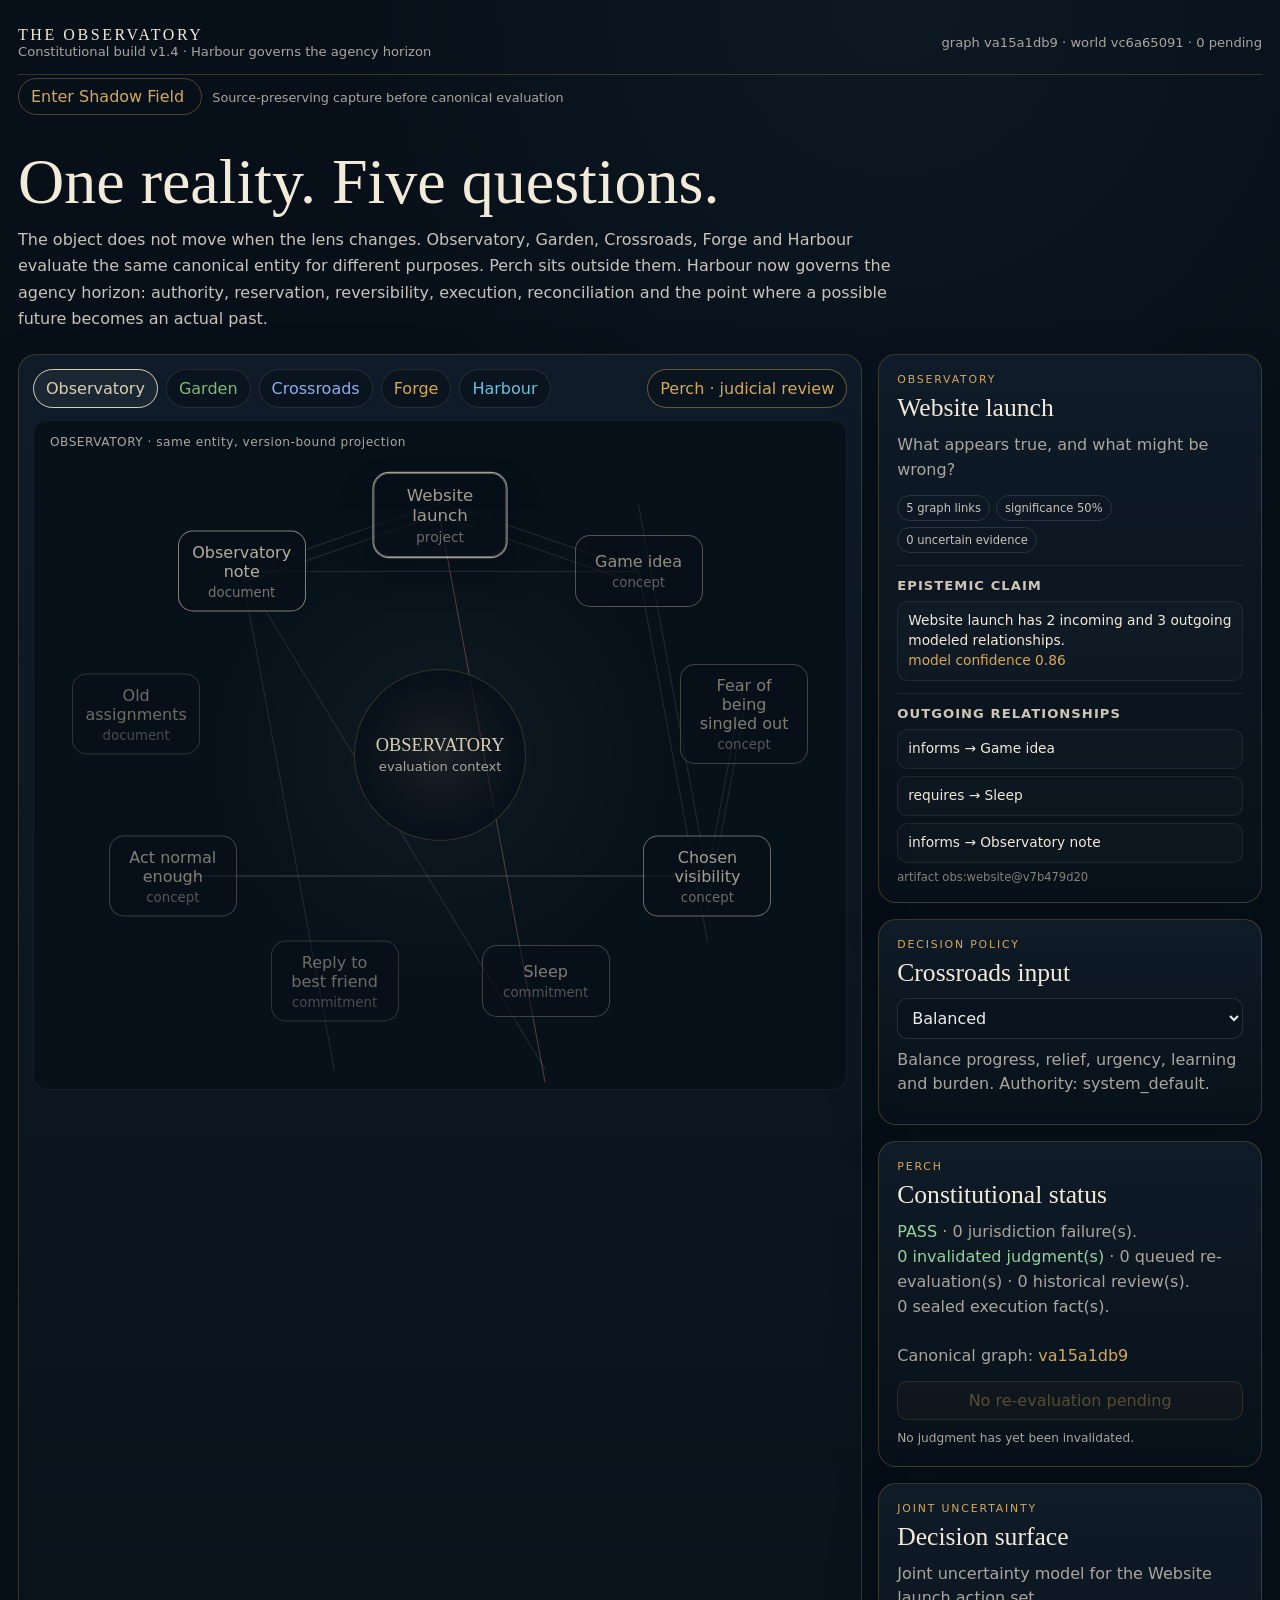
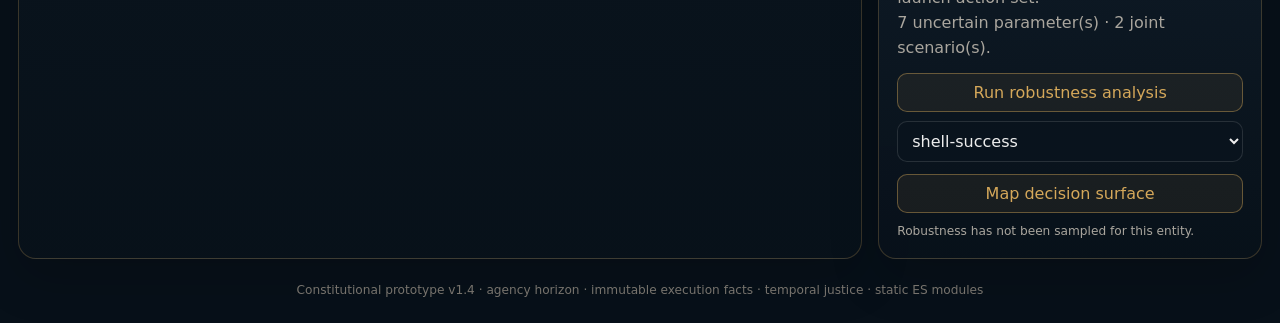
==== commit 71df337d: "Integrate Shadow Field V2 with constitutional main" ====
--- a/index.html
+++ b/index.html
@@ -20,7 +20,17 @@
     <div class="sub" id="systemStamp"></div>
   </header>
 
-  <section class="hero">
+  <div style="padding:12px 0">
+  <a href="shadow.html"
+     style="color:#d5a85a;text-decoration:none;border:1px solid rgba(213,168,90,.35);padding:8px 12px;border-radius:999px">
+    Enter Shadow Field
+  </a>
+  <span style="color:#aaa69e;font-size:.8rem;margin-left:10px">
+    Source-preserving capture before canonical evaluation
+  </span>
+</div>
+
+<section class="hero">
     <h1>One reality. Five questions.</h1>
     <p>The object does not move when the lens changes. Observatory, Garden, Crossroads, Forge and Harbour evaluate the same canonical entity for different purposes. Perch sits outside them. Harbour now governs the agency horizon: authority, reservation, reversibility, execution, reconciliation and the point where a possible future becomes an actual past.</p>
   </section>
